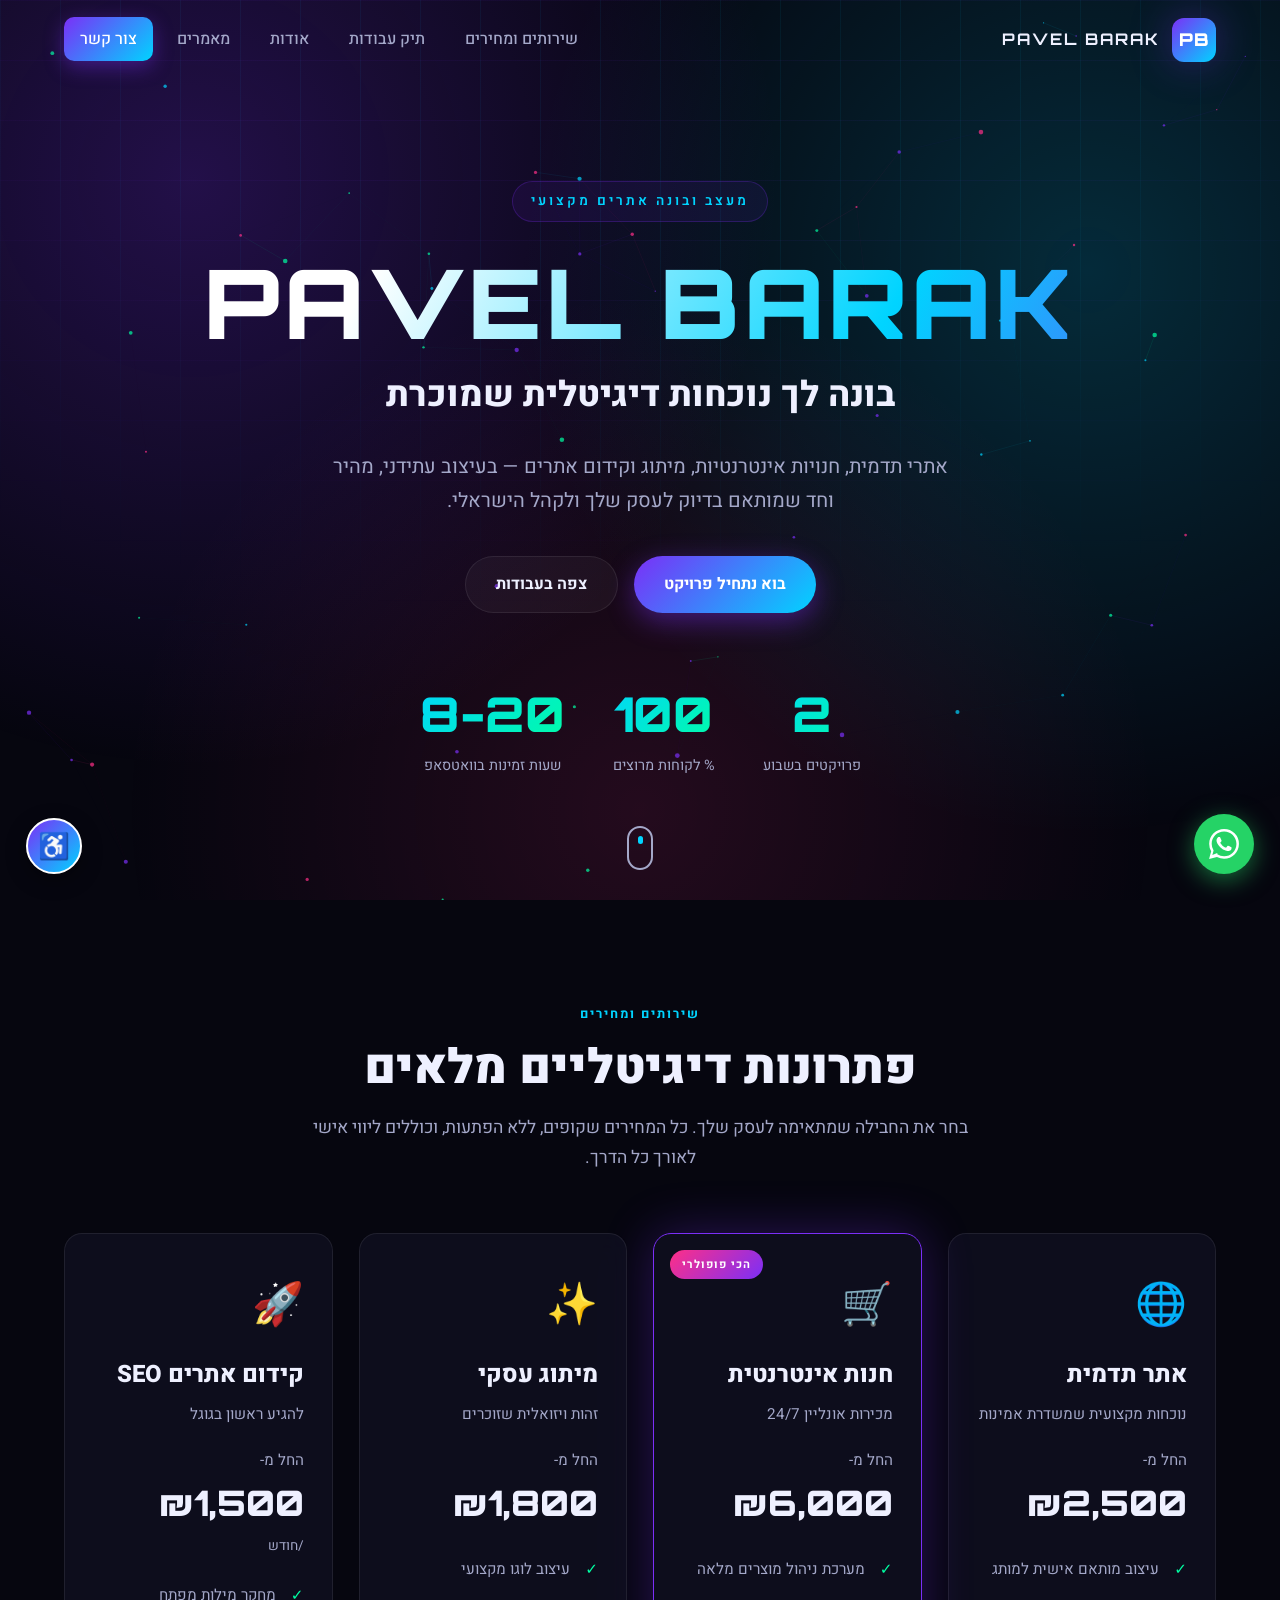
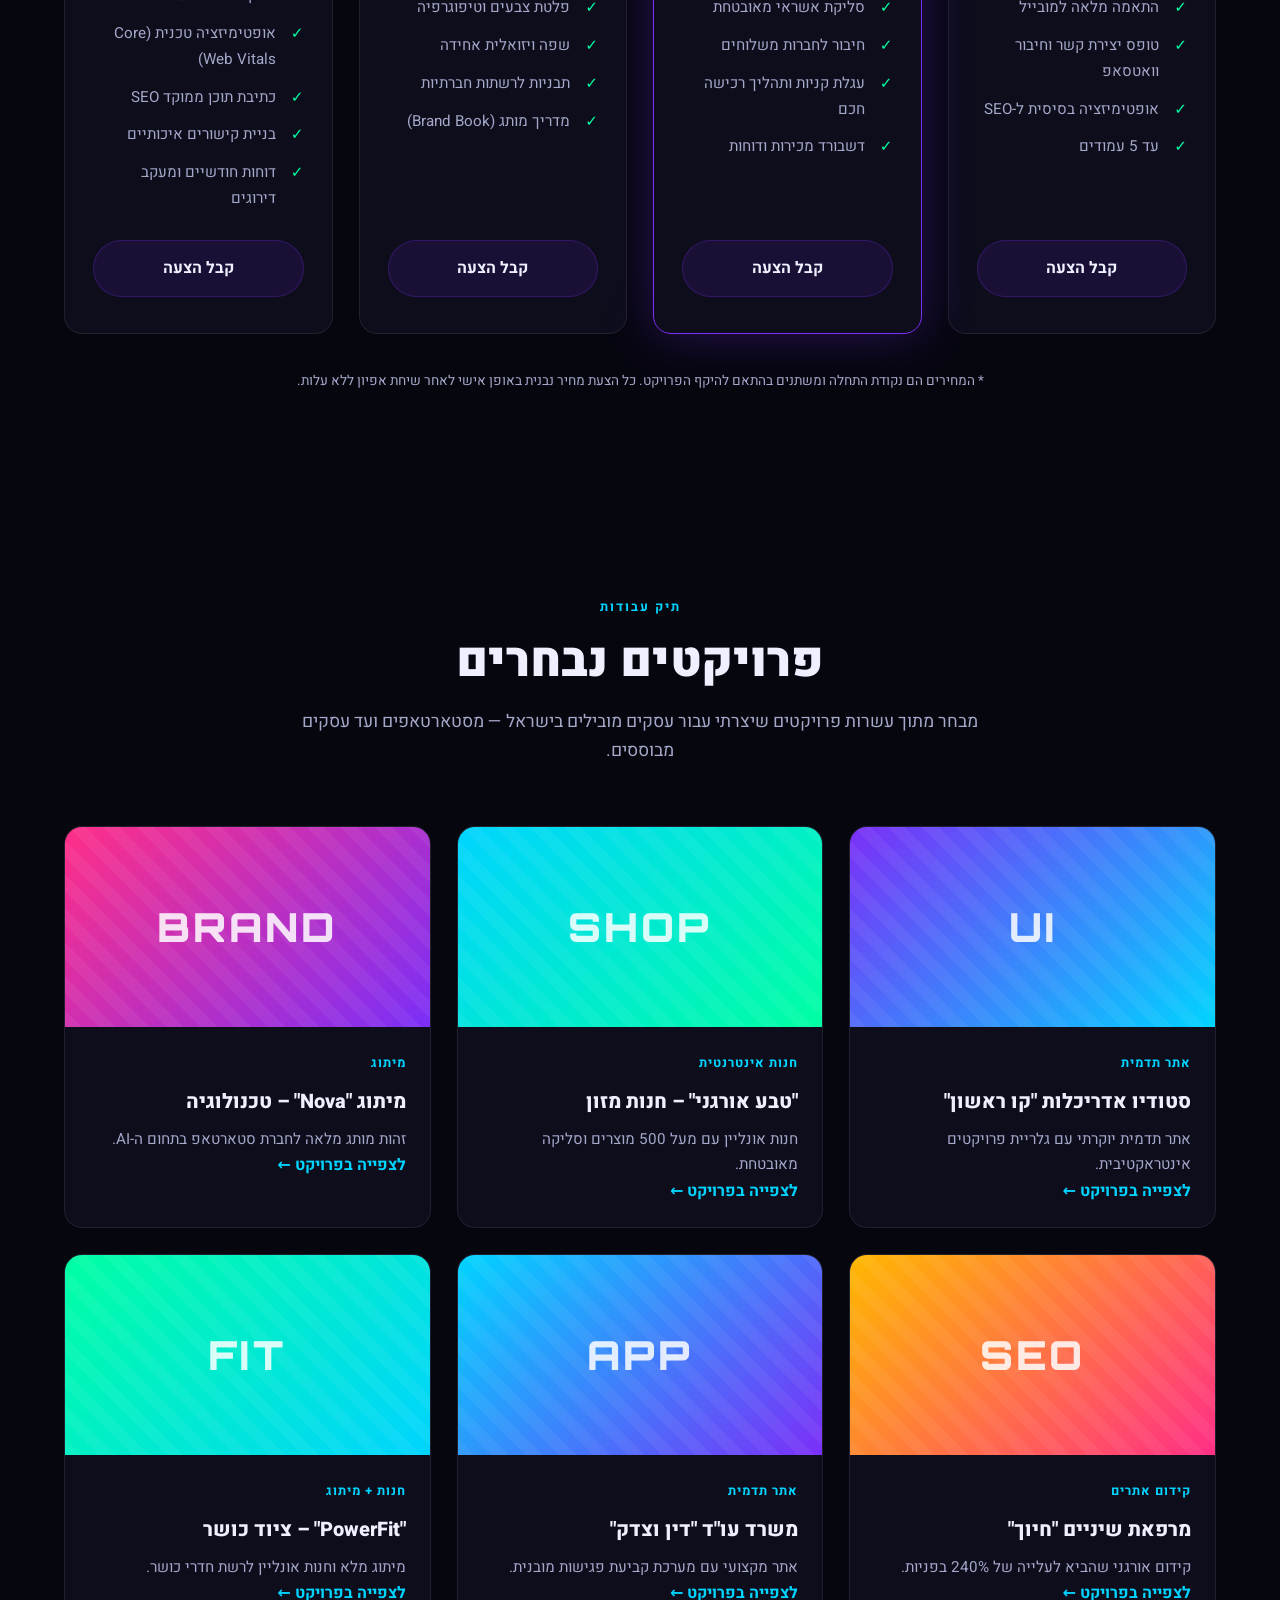
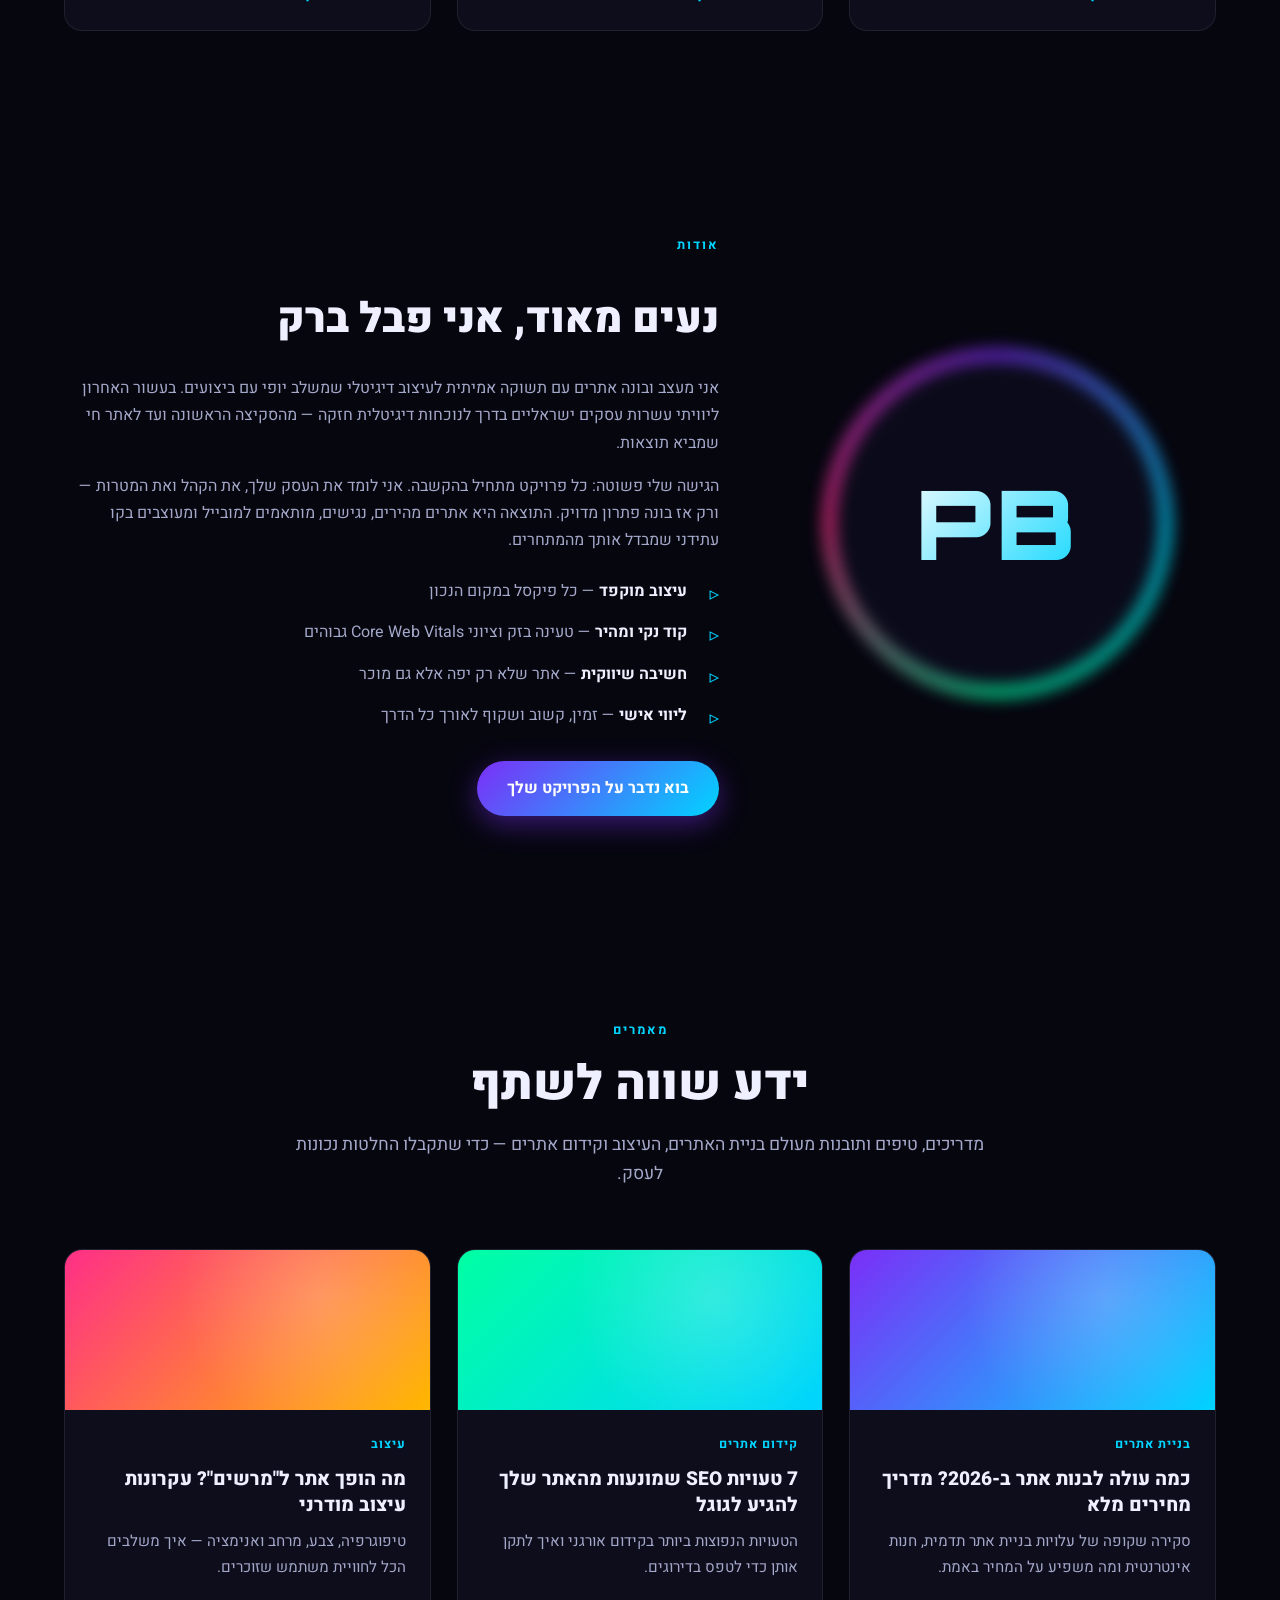
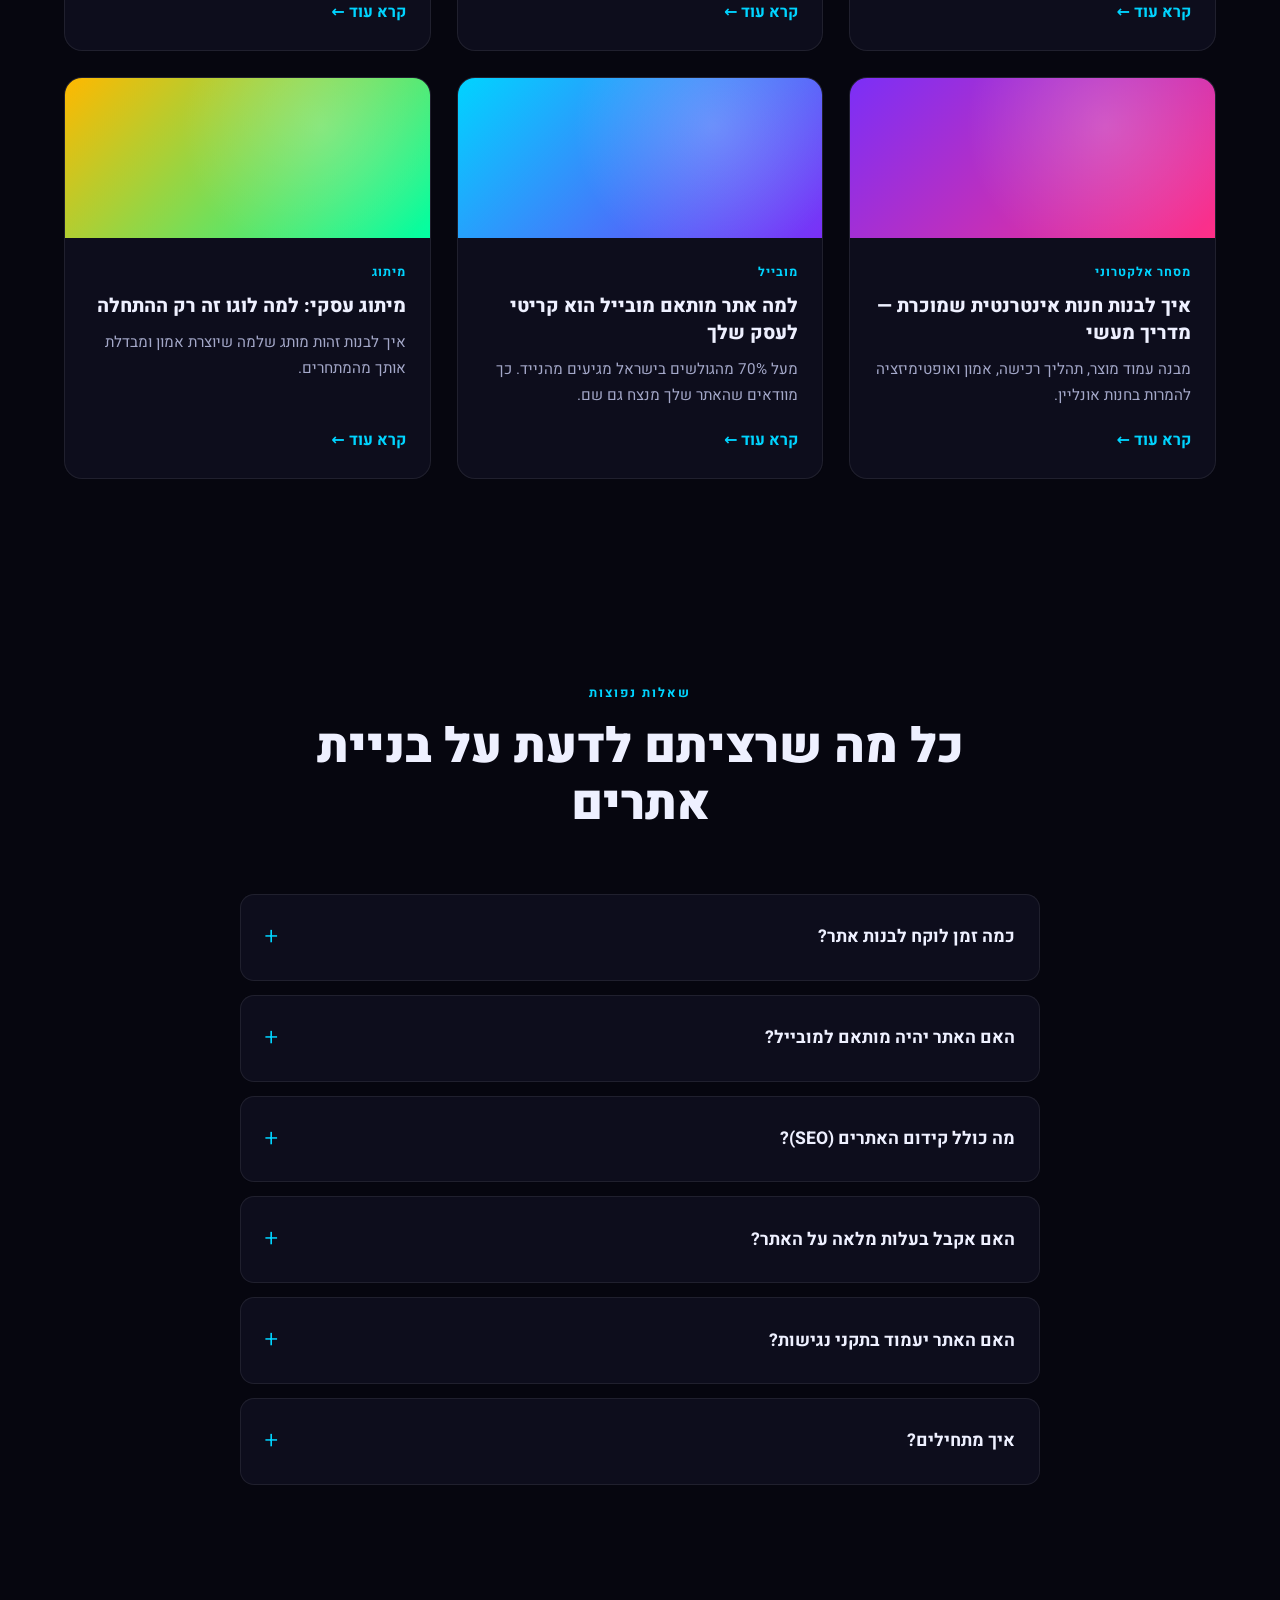
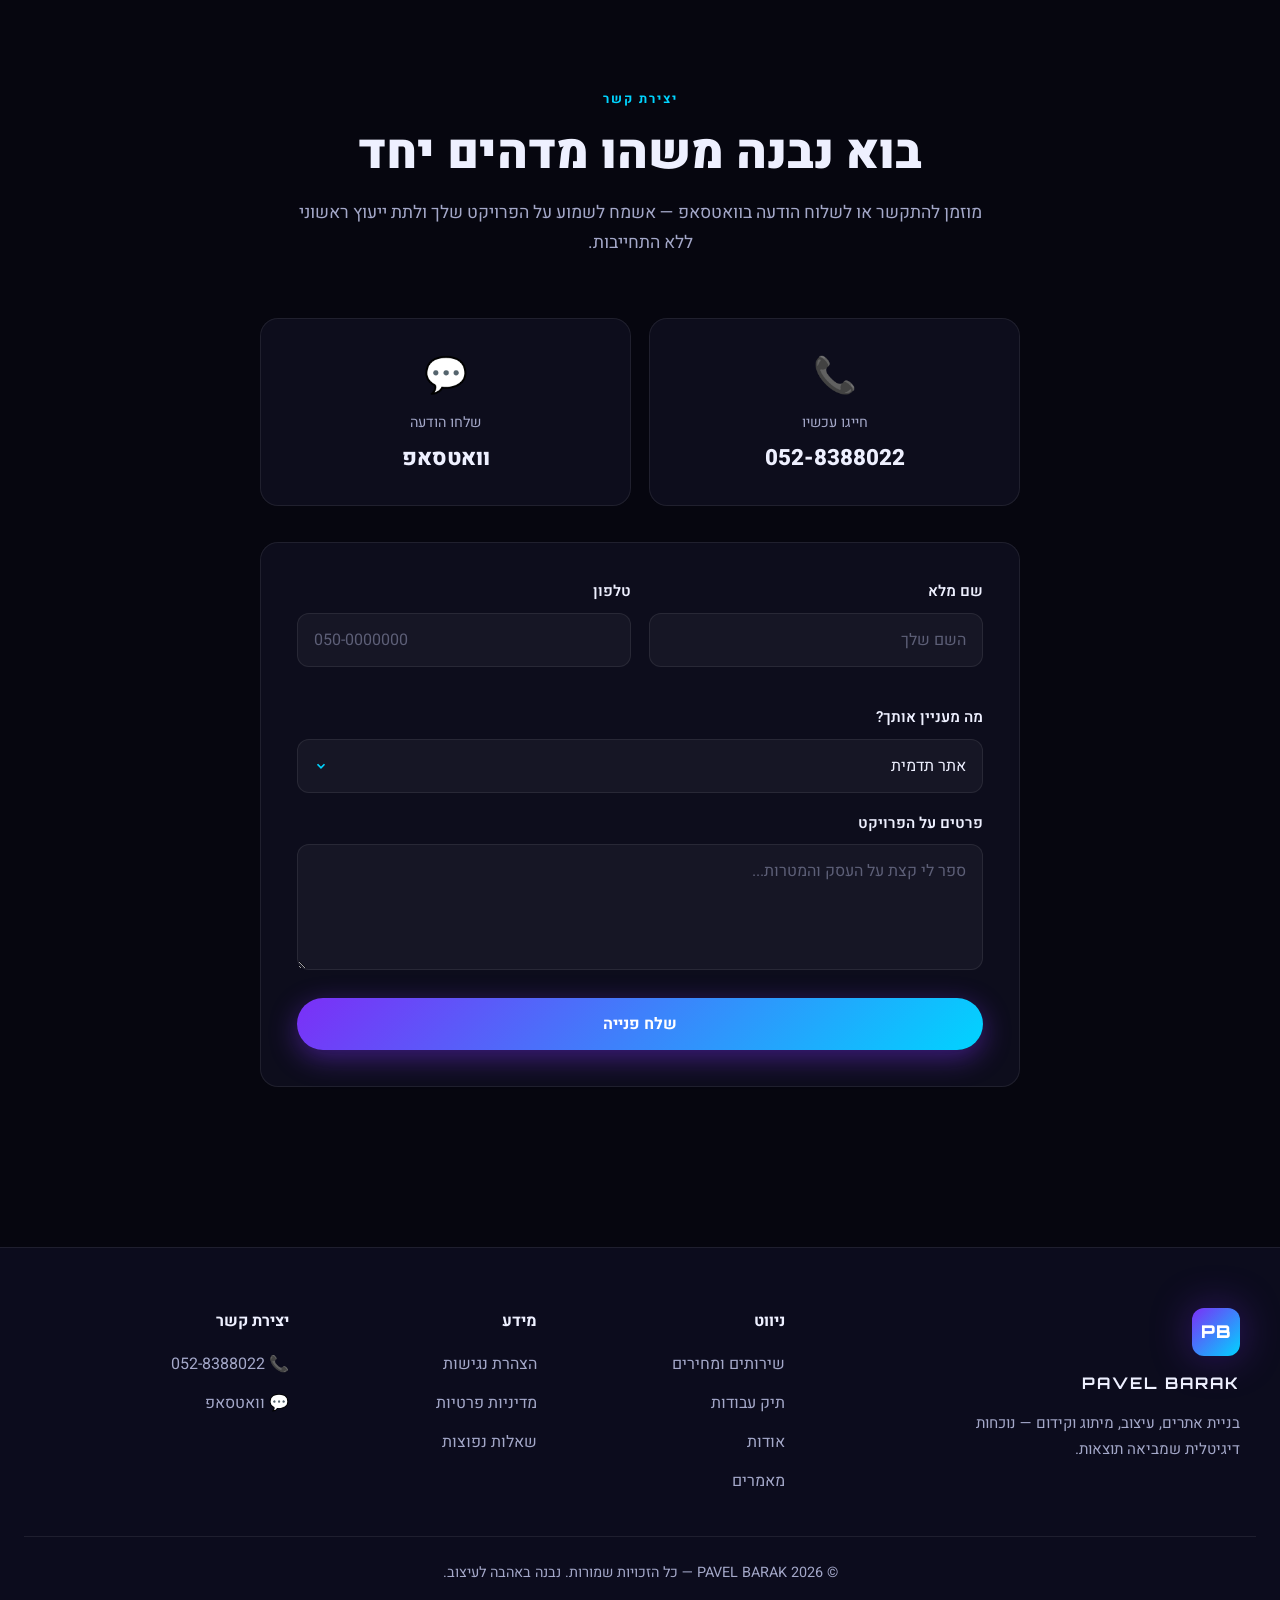
==== index.html @ b0294201 "Initial commit: PAVEL BARAK web designer portfolio site" ====
<!DOCTYPE html>
<html lang="he" dir="rtl">
<head>
    <meta charset="UTF-8">
    <meta name="viewport" content="width=device-width, initial-scale=1.0">
    <meta name="theme-color" content="#0a0a1a">

    <!-- SEO Meta Tags -->
    <title>PAVEL BARAK | בניית אתרים, עיצוב ומיתוג מקצועי | מעצב אתרים מוביל</title>
    <meta name="description" content="פבל ברק - מעצב ובונה אתרים מקצועי בישראל. בניית אתרי תדמית, חנויות אינטרנטיות, מיתוג עסקי וקידום אתרים SEO. עיצוב עתידני, מהיר ומותאם למובייל. צרו קשר: 052-8388022">
    <meta name="keywords" content="בניית אתרים, מעצב אתרים, אתר תדמית, חנות אינטרנטית, מיתוג עסקי, קידום אתרים, SEO, עיצוב אתרים, פיתוח אתרים, אתרים רספונסיביים, PAVEL BARAK, פבל ברק">
    <meta name="author" content="PAVEL BARAK">
    <meta name="robots" content="index, follow">
    <link rel="canonical" href="https://www.pavelbarak.co.il/">

    <!-- Open Graph / Social -->
    <meta property="og:type" content="website">
    <meta property="og:locale" content="he_IL">
    <meta property="og:title" content="PAVEL BARAK | בניית אתרים, עיצוב ומיתוג מקצועי">
    <meta property="og:description" content="מעצב ובונה אתרים מקצועי. אתרי תדמית, חנויות אינטרנטיות, מיתוג וקידום אתרים. עיצוב עתידני ומותאם למובייל.">
    <meta property="og:url" content="https://www.pavelbarak.co.il/">
    <meta property="og:site_name" content="PAVEL BARAK">

    <!-- Twitter Card -->
    <meta name="twitter:card" content="summary_large_image">
    <meta name="twitter:title" content="PAVEL BARAK | בניית אתרים ועיצוב מקצועי">
    <meta name="twitter:description" content="מעצב ובונה אתרים מקצועי בישראל. עיצוב עתידני, מהיר ומותאם למובייל.">

    <!-- Fonts -->
    <link rel="preconnect" href="https://fonts.googleapis.com">
    <link rel="preconnect" href="https://fonts.gstatic.com" crossorigin>
    <link href="https://fonts.googleapis.com/css2?family=Heebo:wght@300;400;500;700;800;900&family=Orbitron:wght@500;700;900&display=swap" rel="stylesheet">

    <link rel="stylesheet" href="css/style.css">

    <!-- Structured Data: Local Business -->
    <script type="application/ld+json">
    {
      "@context": "https://schema.org",
      "@type": "ProfessionalService",
      "name": "PAVEL BARAK - בניית אתרים ועיצוב",
      "image": "https://www.pavelbarak.co.il/og-image.jpg",
      "description": "מעצב ובונה אתרים מקצועי בישראל - אתרי תדמית, חנויות אינטרנטיות, מיתוג עסקי וקידום אתרים SEO.",
      "url": "https://www.pavelbarak.co.il/",
      "telephone": "+972528388022",
      "areaServed": "IL",
      "priceRange": "₪₪",
      "founder": {
        "@type": "Person",
        "name": "Pavel Barak"
      },
      "address": {
        "@type": "PostalAddress",
        "addressCountry": "IL"
      },
      "sameAs": []
    }
    </script>
</head>
<body>
    <!-- Skip to content for accessibility -->
    <a href="#main-content" class="skip-link">דלג לתוכן הראשי</a>

    <!-- Animated background -->
    <div class="bg-grid" aria-hidden="true"></div>
    <div class="bg-glow" aria-hidden="true"></div>
    <canvas id="particles" aria-hidden="true"></canvas>

    <!-- Header / Navigation -->
    <header class="header" id="header">
        <nav class="nav" aria-label="ניווט ראשי">
            <a href="#hero" class="logo" aria-label="PAVEL BARAK דף הבית">
                <span class="logo-mark">PB</span>
                <span class="logo-text">PAVEL BARAK</span>
            </a>

            <button class="nav-toggle" id="navToggle" aria-label="פתח תפריט" aria-expanded="false" aria-controls="navMenu">
                <span></span><span></span><span></span>
            </button>

            <ul class="nav-menu" id="navMenu">
                <li><a href="#services">שירותים ומחירים</a></li>
                <li><a href="#portfolio">תיק עבודות</a></li>
                <li><a href="#about">אודות</a></li>
                <li><a href="#articles">מאמרים</a></li>
                <li><a href="#contact" class="nav-cta">צור קשר</a></li>
            </ul>
        </nav>
    </header>

    <main id="main-content">
        <!-- Hero Section -->
        <section class="hero" id="hero" aria-label="מסך פתיחה">
            <div class="hero-content reveal">
                <p class="hero-tagline">מעצב ובונה אתרים מקצועי</p>
                <h1 class="hero-title">
                    <span class="gradient-text">PAVEL BARAK</span>
                    <span class="hero-subtitle">בונה לך נוכחות דיגיטלית שמוכרת</span>
                </h1>
                <p class="hero-desc">
                    אתרי תדמית, חנויות אינטרנטיות, מיתוג וקידום אתרים — בעיצוב עתידני,
                    מהיר וחד שמותאם בדיוק לעסק שלך ולקהל הישראלי.
                </p>
                <div class="hero-actions">
                    <a href="#contact" class="btn btn-primary">בוא נתחיל פרויקט</a>
                    <a href="#portfolio" class="btn btn-ghost">צפה בעבודות</a>
                </div>
                <div class="hero-stats">
                    <div class="stat"><span class="stat-num" data-target="2">0</span><span class="stat-label">פרויקטים בשבוע</span></div>
                    <div class="stat"><span class="stat-num" data-target="100">0</span><span class="stat-label">% לקוחות מרוצים</span></div>
                    <div class="stat"><span class="stat-num">8-20</span><span class="stat-label">שעות זמינות בוואטסאפ</span></div>
                </div>
            </div>
            <div class="scroll-hint" aria-hidden="true"><span></span></div>
        </section>

        <!-- Services & Pricing -->
        <section class="section services" id="services" aria-labelledby="services-title">
            <div class="section-head reveal">
                <span class="section-eyebrow">שירותים ומחירים</span>
                <h2 id="services-title">פתרונות דיגיטליים מלאים</h2>
                <p>בחר את החבילה שמתאימה לעסק שלך. כל המחירים שקופים, ללא הפתעות, וכוללים ליווי אישי לאורך כל הדרך.</p>
            </div>

            <div class="cards-grid">
                <article class="price-card reveal">
                    <div class="price-icon" aria-hidden="true">🌐</div>
                    <h3>אתר תדמית</h3>
                    <p class="price-sub">נוכחות מקצועית שמשדרת אמינות</p>
                    <div class="price-tag">החל מ-<span>₪2,500</span></div>
                    <ul class="price-features">
                        <li>עיצוב מותאם אישית למותג</li>
                        <li>התאמה מלאה למובייל</li>
                        <li>טופס יצירת קשר וחיבור וואטסאפ</li>
                        <li>אופטימיזציה בסיסית ל-SEO</li>
                        <li>עד 5 עמודים</li>
                    </ul>
                    <a href="#contact" class="btn btn-card">קבל הצעה</a>
                </article>

                <article class="price-card featured reveal">
                    <div class="popular-badge">הכי פופולרי</div>
                    <div class="price-icon" aria-hidden="true">🛒</div>
                    <h3>חנות אינטרנטית</h3>
                    <p class="price-sub">מכירות אונליין 24/7</p>
                    <div class="price-tag">החל מ-<span>₪6,000</span></div>
                    <ul class="price-features">
                        <li>מערכת ניהול מוצרים מלאה</li>
                        <li>סליקת אשראי מאובטחת</li>
                        <li>חיבור לחברות משלוחים</li>
                        <li>עגלת קניות ותהליך רכישה חכם</li>
                        <li>דשבורד מכירות ודוחות</li>
                    </ul>
                    <a href="#contact" class="btn btn-card">קבל הצעה</a>
                </article>

                <article class="price-card reveal">
                    <div class="price-icon" aria-hidden="true">✨</div>
                    <h3>מיתוג עסקי</h3>
                    <p class="price-sub">זהות ויזואלית שזוכרים</p>
                    <div class="price-tag">החל מ-<span>₪1,800</span></div>
                    <ul class="price-features">
                        <li>עיצוב לוגו מקצועי</li>
                        <li>פלטת צבעים וטיפוגרפיה</li>
                        <li>שפה ויזואלית אחידה</li>
                        <li>תבניות לרשתות חברתיות</li>
                        <li>מדריך מותג (Brand Book)</li>
                    </ul>
                    <a href="#contact" class="btn btn-card">קבל הצעה</a>
                </article>

                <article class="price-card reveal">
                    <div class="price-icon" aria-hidden="true">🚀</div>
                    <h3>קידום אתרים SEO</h3>
                    <p class="price-sub">להגיע ראשון בגוגל</p>
                    <div class="price-tag">החל מ-<span>₪1,500</span><small>/חודש</small></div>
                    <ul class="price-features">
                        <li>מחקר מילות מפתח</li>
                        <li>אופטימיזציה טכנית (Core Web Vitals)</li>
                        <li>כתיבת תוכן ממוקד SEO</li>
                        <li>בניית קישורים איכותיים</li>
                        <li>דוחות חודשיים ומעקב דירוגים</li>
                    </ul>
                    <a href="#contact" class="btn btn-card">קבל הצעה</a>
                </article>
            </div>
            <p class="price-note reveal">* המחירים הם נקודת התחלה ומשתנים בהתאם להיקף הפרויקט. כל הצעת מחיר נבנית באופן אישי לאחר שיחת אפיון ללא עלות.</p>
        </section>

        <!-- Portfolio -->
        <section class="section portfolio" id="portfolio" aria-labelledby="portfolio-title">
            <div class="section-head reveal">
                <span class="section-eyebrow">תיק עבודות</span>
                <h2 id="portfolio-title">פרויקטים נבחרים</h2>
                <p>מבחר מתוך עשרות פרויקטים שיצרתי עבור עסקים מובילים בישראל — מסטארטאפים ועד עסקים מבוססים.</p>
            </div>

            <div class="portfolio-grid">
                <a href="project-architecture.html" class="portfolio-item reveal">
                    <div class="portfolio-thumb" style="--c1:#7b2ff7;--c2:#00d4ff;" aria-hidden="true"><span>UI</span></div>
                    <div class="portfolio-info">
                        <span class="portfolio-cat">אתר תדמית</span>
                        <h3>סטודיו אדריכלות "קו ראשון"</h3>
                        <p>אתר תדמית יוקרתי עם גלריית פרויקטים אינטראקטיבית.</p>
                        <span class="article-link">לצפייה בפרויקט ←</span>
                    </div>
                </a>

                <a href="project-organic.html" class="portfolio-item reveal">
                    <div class="portfolio-thumb" style="--c1:#00d4ff;--c2:#00ffa3;" aria-hidden="true"><span>SHOP</span></div>
                    <div class="portfolio-info">
                        <span class="portfolio-cat">חנות אינטרנטית</span>
                        <h3>"טבע אורגני" – חנות מזון</h3>
                        <p>חנות אונליין עם מעל 500 מוצרים וסליקה מאובטחת.</p>
                        <span class="article-link">לצפייה בפרויקט ←</span>
                    </div>
                </a>

                <a href="project-nova.html" class="portfolio-item reveal">
                    <div class="portfolio-thumb" style="--c1:#ff2f87;--c2:#7b2ff7;" aria-hidden="true"><span>BRAND</span></div>
                    <div class="portfolio-info">
                        <span class="portfolio-cat">מיתוג</span>
                        <h3>מיתוג "Nova" – טכנולוגיה</h3>
                        <p>זהות מותג מלאה לחברת סטארטאפ בתחום ה-AI.</p>
                        <span class="article-link">לצפייה בפרויקט ←</span>
                    </div>
                </a>

                <a href="project-dental.html" class="portfolio-item reveal">
                    <div class="portfolio-thumb" style="--c1:#ffb800;--c2:#ff2f87;" aria-hidden="true"><span>SEO</span></div>
                    <div class="portfolio-info">
                        <span class="portfolio-cat">קידום אתרים</span>
                        <h3>מרפאת שיניים "חיוך" </h3>
                        <p>קידום אורגני שהביא לעלייה של 240% בפניות.</p>
                        <span class="article-link">לצפייה בפרויקט ←</span>
                    </div>
                </a>

                <a href="project-law.html" class="portfolio-item reveal">
                    <div class="portfolio-thumb" style="--c1:#00d4ff;--c2:#7b2ff7;" aria-hidden="true"><span>APP</span></div>
                    <div class="portfolio-info">
                        <span class="portfolio-cat">אתר תדמית</span>
                        <h3>משרד עו"ד "דין וצדק"</h3>
                        <p>אתר מקצועי עם מערכת קביעת פגישות מובנית.</p>
                        <span class="article-link">לצפייה בפרויקט ←</span>
                    </div>
                </a>

                <a href="project-powerfit.html" class="portfolio-item reveal">
                    <div class="portfolio-thumb" style="--c1:#00ffa3;--c2:#00d4ff;" aria-hidden="true"><span>FIT</span></div>
                    <div class="portfolio-info">
                        <span class="portfolio-cat">חנות + מיתוג</span>
                        <h3>"PowerFit" – ציוד כושר</h3>
                        <p>מיתוג מלא וחנות אונליין לרשת חדרי כושר.</p>
                        <span class="article-link">לצפייה בפרויקט ←</span>
                    </div>
                </a>
            </div>
        </section>

        <!-- About -->
        <section class="section about" id="about" aria-labelledby="about-title">
            <div class="about-wrap">
                <div class="about-visual reveal" aria-hidden="true">
                    <div class="about-orb"></div>
                    <div class="about-initials">PB</div>
                </div>
                <div class="about-text reveal">
                    <span class="section-eyebrow">אודות</span>
                    <h2 id="about-title">נעים מאוד, אני פבל ברק</h2>
                    <p>
                        אני מעצב ובונה אתרים עם תשוקה אמיתית לעיצוב דיגיטלי שמשלב יופי עם ביצועים.
                        בעשור האחרון ליוויתי עשרות עסקים ישראליים בדרך לנוכחות דיגיטלית חזקה — מהסקיצה הראשונה
                        ועד לאתר חי שמביא תוצאות.
                    </p>
                    <p>
                        הגישה שלי פשוטה: כל פרויקט מתחיל בהקשבה. אני לומד את העסק שלך, את הקהל ואת המטרות —
                        ורק אז בונה פתרון מדויק. התוצאה היא אתרים מהירים, נגישים, מותאמים למובייל ומעוצבים
                        בקו עתידני שמבדל אותך מהמתחרים.
                    </p>
                    <ul class="about-points">
                        <li><strong>עיצוב מוקפד</strong> — כל פיקסל במקום הנכון</li>
                        <li><strong>קוד נקי ומהיר</strong> — טעינה בזק וציוני Core Web Vitals גבוהים</li>
                        <li><strong>חשיבה שיווקית</strong> — אתר שלא רק יפה אלא גם מוכר</li>
                        <li><strong>ליווי אישי</strong> — זמין, קשוב ושקוף לאורך כל הדרך</li>
                    </ul>
                    <a href="#contact" class="btn btn-primary">בוא נדבר על הפרויקט שלך</a>
                </div>
            </div>
        </section>

        <!-- Articles / Blog (SEO content) -->
        <section class="section articles" id="articles" aria-labelledby="articles-title">
            <div class="section-head reveal">
                <span class="section-eyebrow">מאמרים</span>
                <h2 id="articles-title">ידע שווה לשתף</h2>
                <p>מדריכים, טיפים ותובנות מעולם בניית האתרים, העיצוב וקידום אתרים — כדי שתקבלו החלטות נכונות לעסק.</p>
            </div>

            <div class="articles-grid">
                <article class="article-card reveal">
                    <div class="article-img" style="--c1:#7b2ff7;--c2:#00d4ff;" aria-hidden="true"></div>
                    <div class="article-body">
                        <span class="article-tag">בניית אתרים</span>
                        <h3>כמה עולה לבנות אתר ב-2026? מדריך מחירים מלא</h3>
                        <p>סקירה שקופה של עלויות בניית אתר תדמית, חנות אינטרנטית ומה משפיע על המחיר באמת.</p>
                        <a href="article-pricing.html" class="article-link">קרא עוד ←</a>
                    </div>
                </article>

                <article class="article-card reveal">
                    <div class="article-img" style="--c1:#00ffa3;--c2:#00d4ff;" aria-hidden="true"></div>
                    <div class="article-body">
                        <span class="article-tag">קידום אתרים</span>
                        <h3>7 טעויות SEO שמונעות מהאתר שלך להגיע לגוגל</h3>
                        <p>הטעויות הנפוצות ביותר בקידום אורגני ואיך לתקן אותן כדי לטפס בדירוגים.</p>
                        <a href="article-seo-mistakes.html" class="article-link">קרא עוד ←</a>
                    </div>
                </article>

                <article class="article-card reveal">
                    <div class="article-img" style="--c1:#ff2f87;--c2:#ffb800;" aria-hidden="true"></div>
                    <div class="article-body">
                        <span class="article-tag">עיצוב</span>
                        <h3>מה הופך אתר ל"מרשים"? עקרונות עיצוב מודרני</h3>
                        <p>טיפוגרפיה, צבע, מרחב ואנימציה — איך משלבים הכל לחוויית משתמש שזוכרים.</p>
                        <a href="article-design-principles.html" class="article-link">קרא עוד ←</a>
                    </div>
                </article>

                <article class="article-card reveal">
                    <div class="article-img" style="--c1:#7b2ff7;--c2:#ff2f87;" aria-hidden="true"></div>
                    <div class="article-body">
                        <span class="article-tag">מסחר אלקטרוני</span>
                        <h3>איך לבנות חנות אינטרנטית שמוכרת — מדריך מעשי</h3>
                        <p>מבנה עמוד מוצר, תהליך רכישה, אמון ואופטימיזציה להמרות בחנות אונליין.</p>
                        <a href="article-ecommerce.html" class="article-link">קרא עוד ←</a>
                    </div>
                </article>

                <article class="article-card reveal">
                    <div class="article-img" style="--c1:#00d4ff;--c2:#7b2ff7;" aria-hidden="true"></div>
                    <div class="article-body">
                        <span class="article-tag">מובייל</span>
                        <h3>למה אתר מותאם מובייל הוא קריטי לעסק שלך</h3>
                        <p>מעל 70% מהגולשים בישראל מגיעים מהנייד. כך מוודאים שהאתר שלך מנצח גם שם.</p>
                        <a href="article-mobile.html" class="article-link">קרא עוד ←</a>
                    </div>
                </article>

                <article class="article-card reveal">
                    <div class="article-img" style="--c1:#ffb800;--c2:#00ffa3;" aria-hidden="true"></div>
                    <div class="article-body">
                        <span class="article-tag">מיתוג</span>
                        <h3>מיתוג עסקי: למה לוגו זה רק ההתחלה</h3>
                        <p>איך לבנות זהות מותג שלמה שיוצרת אמון ומבדלת אותך מהמתחרים.</p>
                        <a href="article-branding.html" class="article-link">קרא עוד ←</a>
                    </div>
                </article>
            </div>
        </section>

        <!-- FAQ (SEO rich content) -->
        <section class="section faq" id="faq" aria-labelledby="faq-title">
            <div class="section-head reveal">
                <span class="section-eyebrow">שאלות נפוצות</span>
                <h2 id="faq-title">כל מה שרציתם לדעת על בניית אתרים</h2>
            </div>
            <div class="faq-list">
                <details class="faq-item reveal">
                    <summary>כמה זמן לוקח לבנות אתר?</summary>
                    <p>אתר תדמית סטנדרטי נבנה בדרך כלל תוך 2-3 שבועות. חנות אינטרנטית או פרויקט מורכב יכולים לקחת 4-8 שבועות, בהתאם להיקף ולכמות התכנים. בשיחת האפיון נקבע לוח זמנים מדויק.</p>
                </details>
                <details class="faq-item reveal">
                    <summary>האם האתר יהיה מותאם למובייל?</summary>
                    <p>בהחלט. כל אתר שאני בונה הוא רספונסיבי במלואו ומותאם לכל מסך — טלפון, טאבלט ומחשב. העיצוב נבדק ומותאם קודם כל לחוויית מובייל מצוינת.</p>
                </details>
                <details class="faq-item reveal">
                    <summary>מה כולל קידום האתרים (SEO)?</summary>
                    <p>הקידום כולל מחקר מילות מפתח, אופטימיזציה טכנית של האתר, שיפור מהירות טעינה, כתיבת תוכן איכותי, בניית קישורים ודוחות חודשיים על מיקומים ותנועה. המטרה: יותר חשיפה אורגנית ויותר לקוחות.</p>
                </details>
                <details class="faq-item reveal">
                    <summary>האם אקבל בעלות מלאה על האתר?</summary>
                    <p>כן. בסיום הפרויקט האתר והדומיין הם שלך לחלוטין, כולל גישת ניהול מלאה. אני גם מסביר ומדריך כיצד לתחזק ולעדכן תכנים בעצמך.</p>
                </details>
                <details class="faq-item reveal">
                    <summary>האם האתר יעמוד בתקני נגישות?</summary>
                    <p>כן. אני בונה אתרים בהתאם לתקן הישראלי 5568 ולהנחיות WCAG, כולל התקנת רכיב נגישות, ניווט במקלדת, ניגודיות צבעים ותמיכה בקוראי מסך.</p>
                </details>
                <details class="faq-item reveal">
                    <summary>איך מתחילים?</summary>
                    <p>פשוט מאוד — מתקשרים או שולחים הודעה בוואטסאפ. נקבע שיחת אפיון קצרה (ללא עלות), אבין את הצרכים שלך ואשלח הצעת מחיר מותאמת אישית.</p>
                </details>
            </div>
        </section>

        <!-- Contact -->
        <section class="section contact" id="contact" aria-labelledby="contact-title">
            <div class="contact-wrap reveal">
                <div class="section-head">
                    <span class="section-eyebrow">יצירת קשר</span>
                    <h2 id="contact-title">בוא נבנה משהו מדהים יחד</h2>
                    <p>מוזמן להתקשר או לשלוח הודעה בוואטסאפ — אשמח לשמוע על הפרויקט שלך ולתת ייעוץ ראשוני ללא התחייבות.</p>
                </div>

                <div class="contact-methods">
                    <a href="tel:+972528388022" class="contact-card">
                        <span class="contact-ico" aria-hidden="true">📞</span>
                        <span class="contact-label">חייגו עכשיו</span>
                        <span class="contact-val">052-8388022</span>
                    </a>
                    <a href="https://wa.me/972528388022?text=%D7%94%D7%99%D7%99%20%D7%A4%D7%90%D7%91%D7%9C%2C%20%D7%90%D7%A9%D7%9E%D7%97%20%D7%9C%D7%A9%D7%9E%D7%95%D7%A2%20%D7%A2%D7%9C%20%D7%91%D7%A0%D7%99%D7%99%D7%AA%20%D7%90%D7%AA%D7%A8" class="contact-card whatsapp" target="_blank" rel="noopener">
                        <span class="contact-ico" aria-hidden="true">💬</span>
                        <span class="contact-label">שלחו הודעה</span>
                        <span class="contact-val">וואטסאפ</span>
                    </a>
                </div>

                <form class="contact-form" id="contactForm" novalidate>
                    <div class="form-row">
                        <div class="form-group">
                            <label for="name">שם מלא</label>
                            <input type="text" id="name" name="name" required autocomplete="name" placeholder="השם שלך">
                            <span class="form-error" aria-live="polite"></span>
                        </div>
                        <div class="form-group">
                            <label for="phone">טלפון</label>
                            <input type="tel" id="phone" name="phone" required autocomplete="tel" placeholder="050-0000000">
                            <span class="form-error" aria-live="polite"></span>
                        </div>
                    </div>
                    <div class="form-group">
                        <label for="service">מה מעניין אותך?</label>
                        <select id="service" name="service">
                            <option value="אתר תדמית">אתר תדמית</option>
                            <option value="חנות אינטרנטית">חנות אינטרנטית</option>
                            <option value="מיתוג עסקי">מיתוג עסקי</option>
                            <option value="קידום אתרים">קידום אתרים (SEO)</option>
                            <option value="אחר">אחר / לא בטוח</option>
                        </select>
                    </div>
                    <div class="form-group">
                        <label for="message">פרטים על הפרויקט</label>
                        <textarea id="message" name="message" rows="4" placeholder="ספר לי קצת על העסק והמטרות..."></textarea>
                    </div>
                    <button type="submit" class="btn btn-primary btn-block">שלח פנייה</button>
                    <p class="form-success" id="formSuccess" role="status" hidden>תודה! הפנייה התקבלה. אחזור אליך בהקדם 🙌</p>
                </form>
            </div>
        </section>
    </main>

    <!-- Footer -->
    <footer class="footer">
        <div class="footer-inner">
            <div class="footer-brand">
                <span class="logo-mark">PB</span>
                <span class="logo-text">PAVEL BARAK</span>
                <p>בניית אתרים, עיצוב, מיתוג וקידום — נוכחות דיגיטלית שמביאה תוצאות.</p>
            </div>
            <nav class="footer-nav" aria-label="ניווט תחתון">
                <h4>ניווט</h4>
                <a href="#services">שירותים ומחירים</a>
                <a href="#portfolio">תיק עבודות</a>
                <a href="#about">אודות</a>
                <a href="#articles">מאמרים</a>
            </nav>
            <nav class="footer-nav" aria-label="מידע משפטי">
                <h4>מידע</h4>
                <a href="accessibility.html">הצהרת נגישות</a>
                <a href="privacy.html">מדיניות פרטיות</a>
                <a href="#faq">שאלות נפוצות</a>
            </nav>
            <div class="footer-contact">
                <h4>יצירת קשר</h4>
                <a href="tel:+972528388022">📞 052-8388022</a>
                <a href="https://wa.me/972528388022" target="_blank" rel="noopener">💬 וואטסאפ</a>
            </div>
        </div>
        <div class="footer-bottom">
            <p>© <span id="year"></span> PAVEL BARAK — כל הזכויות שמורות. נבנה באהבה לעיצוב.</p>
        </div>
    </footer>

    <!-- Floating WhatsApp button -->
    <a href="https://wa.me/972528388022?text=%D7%94%D7%99%D7%99%20%D7%A4%D7%90%D7%91%D7%9C" class="whatsapp-float" target="_blank" rel="noopener" aria-label="צור קשר בוואטסאפ">
        <svg viewBox="0 0 24 24" width="30" height="30" aria-hidden="true" fill="currentColor">
            <path d="M.057 24l1.687-6.163a11.867 11.867 0 01-1.587-5.946C.16 5.335 5.495 0 12.05 0a11.82 11.82 0 018.413 3.488 11.824 11.824 0 013.48 8.414c-.003 6.557-5.338 11.892-11.893 11.892a11.9 11.9 0 01-5.688-1.448L.057 24zm6.597-3.807c1.676.995 3.276 1.591 5.392 1.592 5.448 0 9.886-4.434 9.889-9.885.002-5.462-4.415-9.89-9.881-9.892-5.452 0-9.887 4.434-9.889 9.884a9.86 9.86 0 001.51 5.26l-.999 3.648 3.978-1.607zm11.387-5.464c-.074-.124-.272-.198-.57-.347-.297-.149-1.758-.868-2.031-.967-.272-.099-.47-.149-.669.149-.198.297-.768.967-.941 1.165-.173.198-.347.223-.644.074-.297-.149-1.255-.462-2.39-1.475-.883-.788-1.48-1.761-1.653-2.059-.173-.297-.018-.458.13-.606.134-.133.297-.347.446-.521.151-.172.2-.296.3-.495.099-.198.05-.372-.025-.521-.075-.148-.669-1.611-.916-2.206-.242-.579-.487-.501-.669-.51l-.57-.01c-.198 0-.52.074-.792.372s-1.04 1.016-1.04 2.479 1.065 2.876 1.213 3.074c.149.198 2.095 3.2 5.076 4.487.709.306 1.263.489 1.694.626.712.226 1.36.194 1.872.118.571-.085 1.758-.719 2.006-1.413.248-.695.248-1.29.173-1.414z"/>
        </svg>
    </a>

    <script src="js/main.js"></script>
</body>
</html>
---- css/style.css ----
/* ===========================================
   PAVEL BARAK — Futuristic Web Design Studio
   =========================================== */

:root {
    --bg: #06060f;
    --bg-2: #0c0c1d;
    --surface: rgba(20, 20, 40, 0.55);
    --surface-solid: #11112a;
    --text: #eef0ff;
    --text-dim: #a4a8c9;
    --primary: #7b2ff7;
    --primary-2: #00d4ff;
    --accent: #00ffa3;
    --pink: #ff2f87;
    --border: rgba(123, 47, 247, 0.25);
    --glass-border: rgba(255, 255, 255, 0.08);
    --shadow-glow: 0 0 40px rgba(123, 47, 247, 0.35);
    --radius: 18px;
    --max: 1200px;
    --font: 'Heebo', system-ui, -apple-system, sans-serif;
    --font-display: 'Orbitron', var(--font);
}

* { margin: 0; padding: 0; box-sizing: border-box; }

html { scroll-behavior: smooth; scroll-padding-top: 90px; }

body {
    font-family: var(--font);
    background: var(--bg);
    color: var(--text);
    line-height: 1.7;
    overflow-x: hidden;
    -webkit-font-smoothing: antialiased;
}

img { max-width: 100%; display: block; }
a { color: inherit; text-decoration: none; }
ul { list-style: none; }

/* ---------- Accessibility helpers ---------- */
.skip-link {
    position: absolute;
    right: -999px;
    top: 0;
    background: var(--primary);
    color: #fff;
    padding: 12px 20px;
    z-index: 10000;
    border-radius: 0 0 10px 0;
}
.skip-link:focus { right: 0; }

:focus-visible {
    outline: 3px solid var(--primary-2);
    outline-offset: 3px;
    border-radius: 4px;
}

/* ---------- Animated backgrounds ---------- */
.bg-grid {
    position: fixed;
    inset: 0;
    z-index: -3;
    background-image:
        linear-gradient(rgba(123, 47, 247, 0.06) 1px, transparent 1px),
        linear-gradient(90deg, rgba(0, 212, 255, 0.06) 1px, transparent 1px);
    background-size: 60px 60px;
    mask-image: radial-gradient(ellipse 90% 70% at 50% 0%, #000 40%, transparent 100%);
    animation: gridFloat 30s linear infinite;
}
@keyframes gridFloat {
    from { background-position: 0 0; }
    to { background-position: 60px 60px; }
}

.bg-glow {
    position: fixed;
    inset: 0;
    z-index: -2;
    background:
        radial-gradient(circle at 15% 20%, rgba(123, 47, 247, 0.25), transparent 45%),
        radial-gradient(circle at 85% 30%, rgba(0, 212, 255, 0.18), transparent 45%),
        radial-gradient(circle at 50% 90%, rgba(255, 47, 135, 0.12), transparent 50%);
    animation: glowShift 14s ease-in-out infinite alternate;
}
@keyframes glowShift {
    0% { transform: scale(1) translate(0, 0); }
    100% { transform: scale(1.2) translate(-3%, 2%); }
}

#particles {
    position: fixed;
    inset: 0;
    z-index: -1;
    pointer-events: none;
}

/* ---------- Header ---------- */
.header {
    position: fixed;
    top: 0; left: 0; right: 0;
    z-index: 1000;
    transition: all 0.4s ease;
    padding: 18px 0;
}
.header.scrolled {
    background: rgba(6, 6, 15, 0.85);
    backdrop-filter: blur(16px);
    border-bottom: 1px solid var(--glass-border);
    padding: 12px 0;
}
.nav {
    max-width: var(--max);
    margin: 0 auto;
    padding: 0 24px;
    display: flex;
    align-items: center;
    justify-content: space-between;
}
.logo { display: flex; align-items: center; gap: 12px; }
.logo-mark {
    font-family: var(--font-display);
    font-weight: 900;
    font-size: 1.1rem;
    width: 44px; height: 44px;
    display: grid; place-items: center;
    background: linear-gradient(135deg, var(--primary), var(--primary-2));
    border-radius: 12px;
    color: #fff;
    box-shadow: var(--shadow-glow);
    letter-spacing: 1px;
}
.logo-text {
    font-family: var(--font-display);
    font-weight: 700;
    letter-spacing: 2px;
    font-size: 1rem;
}

.nav-menu { display: flex; align-items: center; gap: 8px; }
.nav-menu a {
    padding: 10px 16px;
    border-radius: 10px;
    font-weight: 500;
    color: var(--text-dim);
    transition: all 0.25s;
    position: relative;
}
.nav-menu a:hover { color: var(--text); background: rgba(123, 47, 247, 0.12); }
.nav-cta {
    background: linear-gradient(135deg, var(--primary), var(--primary-2));
    color: #fff !important;
    box-shadow: 0 6px 20px rgba(123, 47, 247, 0.4);
}
.nav-cta:hover { transform: translateY(-2px); }

.nav-toggle {
    display: none;
    flex-direction: column;
    gap: 5px;
    background: none;
    border: none;
    cursor: pointer;
    padding: 8px;
}
.nav-toggle span {
    width: 26px; height: 3px;
    background: var(--text);
    border-radius: 3px;
    transition: 0.3s;
}
.nav-toggle.open span:nth-child(1) { transform: translateY(8px) rotate(45deg); }
.nav-toggle.open span:nth-child(2) { opacity: 0; }
.nav-toggle.open span:nth-child(3) { transform: translateY(-8px) rotate(-45deg); }

/* ---------- Buttons ---------- */
.btn {
    display: inline-flex;
    align-items: center;
    justify-content: center;
    gap: 8px;
    padding: 14px 30px;
    border-radius: 50px;
    font-weight: 700;
    font-size: 1rem;
    cursor: pointer;
    border: none;
    transition: all 0.3s cubic-bezier(.2,.8,.2,1);
    font-family: var(--font);
    position: relative;
    overflow: hidden;
}
.btn-primary {
    background: linear-gradient(135deg, var(--primary), var(--primary-2));
    color: #fff;
    box-shadow: 0 8px 28px rgba(123, 47, 247, 0.45);
}
.btn-primary:hover { transform: translateY(-3px); box-shadow: 0 12px 36px rgba(0, 212, 255, 0.5); }
.btn-ghost {
    background: rgba(255, 255, 255, 0.04);
    color: var(--text);
    border: 1px solid var(--glass-border);
}
.btn-ghost:hover { background: rgba(255, 255, 255, 0.1); transform: translateY(-3px); }
.btn-card {
    width: 100%;
    background: rgba(123, 47, 247, 0.12);
    color: var(--text);
    border: 1px solid var(--border);
    margin-top: auto;
}
.btn-card:hover { background: linear-gradient(135deg, var(--primary), var(--primary-2)); color: #fff; }
.btn-block { width: 100%; }

/* ---------- Hero ---------- */
.hero {
    min-height: 100vh;
    display: flex;
    flex-direction: column;
    align-items: center;
    justify-content: center;
    text-align: center;
    padding: 120px 24px 60px;
    position: relative;
}
.hero-content { max-width: 880px; }
.hero-tagline {
    display: inline-block;
    font-weight: 600;
    color: var(--primary-2);
    letter-spacing: 3px;
    text-transform: uppercase;
    font-size: 0.85rem;
    padding: 8px 18px;
    border: 1px solid var(--border);
    border-radius: 50px;
    background: rgba(123, 47, 247, 0.08);
    margin-bottom: 28px;
}
.hero-title { display: flex; flex-direction: column; gap: 10px; margin-bottom: 24px; }
.gradient-text {
    font-family: var(--font-display);
    font-size: clamp(2.8rem, 9vw, 6rem);
    font-weight: 900;
    letter-spacing: 4px;
    background: linear-gradient(120deg, #fff 10%, var(--primary-2) 40%, var(--primary) 70%, var(--pink) 100%);
    background-size: 200% auto;
    -webkit-background-clip: text;
    background-clip: text;
    -webkit-text-fill-color: transparent;
    animation: shine 6s linear infinite;
    line-height: 1.1;
}
@keyframes shine { to { background-position: 200% center; } }
.hero-subtitle {
    font-size: clamp(1.3rem, 4vw, 2.2rem);
    font-weight: 800;
    color: var(--text);
}
.hero-desc {
    font-size: clamp(1rem, 2.5vw, 1.25rem);
    color: var(--text-dim);
    max-width: 620px;
    margin: 0 auto 38px;
}
.hero-actions { display: flex; gap: 16px; justify-content: center; flex-wrap: wrap; margin-bottom: 60px; }

.hero-stats {
    display: flex;
    gap: 48px;
    justify-content: center;
    flex-wrap: wrap;
}
.stat { display: flex; flex-direction: column; }
.stat-num {
    font-family: var(--font-display);
    font-size: clamp(2rem, 5vw, 3rem);
    font-weight: 900;
    background: linear-gradient(135deg, var(--primary-2), var(--accent));
    -webkit-background-clip: text;
    background-clip: text;
    -webkit-text-fill-color: transparent;
}
.stat-label { color: var(--text-dim); font-size: 0.9rem; }

.scroll-hint {
    position: absolute;
    bottom: 30px;
    left: 50%;
    transform: translateX(-50%);
    width: 26px; height: 44px;
    border: 2px solid var(--text-dim);
    border-radius: 20px;
    display: grid;
    place-items: start center;
    padding-top: 8px;
}
.scroll-hint span {
    width: 5px; height: 8px;
    background: var(--primary-2);
    border-radius: 4px;
    animation: scrollDot 1.6s infinite;
}
@keyframes scrollDot { 0% { opacity: 0; transform: translateY(0); } 50% { opacity: 1; } 100% { opacity: 0; transform: translateY(14px); } }

/* ---------- Sections ---------- */
.section { padding: 100px 24px; max-width: var(--max); margin: 0 auto; }
.section-head { text-align: center; max-width: 700px; margin: 0 auto 60px; }
.section-eyebrow {
    display: inline-block;
    color: var(--primary-2);
    font-weight: 700;
    letter-spacing: 2px;
    text-transform: uppercase;
    font-size: 0.8rem;
    margin-bottom: 14px;
}
.section-head h2 {
    font-size: clamp(2rem, 5vw, 3rem);
    font-weight: 900;
    margin-bottom: 16px;
    line-height: 1.2;
}
.section-head p { color: var(--text-dim); font-size: 1.1rem; }

/* ---------- Glass card base ---------- */
.glass {
    background: var(--surface);
    backdrop-filter: blur(12px);
    border: 1px solid var(--glass-border);
    border-radius: var(--radius);
}

/* ---------- Services / Pricing ---------- */
.cards-grid {
    display: grid;
    grid-template-columns: repeat(auto-fit, minmax(260px, 1fr));
    gap: 26px;
}
.price-card {
    background: var(--surface);
    backdrop-filter: blur(12px);
    border: 1px solid var(--glass-border);
    border-radius: var(--radius);
    padding: 36px 28px;
    display: flex;
    flex-direction: column;
    position: relative;
    transition: all 0.4s cubic-bezier(.2,.8,.2,1);
    overflow: hidden;
}
.price-card::before {
    content: "";
    position: absolute;
    inset: 0;
    background: radial-gradient(circle at 50% 0%, rgba(123, 47, 247, 0.15), transparent 60%);
    opacity: 0;
    transition: opacity 0.4s;
}
.price-card:hover { transform: translateY(-10px); border-color: var(--border); box-shadow: var(--shadow-glow); }
.price-card:hover::before { opacity: 1; }
.price-card.featured {
    border-color: var(--primary);
    box-shadow: 0 0 50px rgba(123, 47, 247, 0.3);
}
.popular-badge {
    position: absolute;
    top: 16px;
    left: 16px;
    background: linear-gradient(135deg, var(--pink), var(--primary));
    color: #fff;
    font-size: 0.7rem;
    font-weight: 700;
    padding: 5px 12px;
    border-radius: 50px;
    letter-spacing: 1px;
}
.price-icon { font-size: 2.6rem; margin-bottom: 14px; }
.price-card h3 { font-size: 1.5rem; font-weight: 800; margin-bottom: 6px; }
.price-sub { color: var(--text-dim); font-size: 0.95rem; margin-bottom: 20px; }
.price-tag {
    font-size: 0.95rem;
    color: var(--text-dim);
    margin-bottom: 24px;
}
.price-tag span {
    display: block;
    font-family: var(--font-display);
    font-size: 2.2rem;
    font-weight: 900;
    color: var(--text);
}
.price-tag small { font-size: 0.85rem; color: var(--text-dim); }
.price-features { margin-bottom: 28px; display: flex; flex-direction: column; gap: 12px; }
.price-features li {
    position: relative;
    padding-right: 28px;
    color: var(--text-dim);
    font-size: 0.95rem;
}
.price-features li::before {
    content: "✓";
    position: absolute;
    right: 0;
    color: var(--accent);
    font-weight: 900;
}
.price-note { text-align: center; color: var(--text-dim); font-size: 0.85rem; margin-top: 36px; }

/* ---------- Portfolio ---------- */
.portfolio-grid {
    display: grid;
    grid-template-columns: repeat(auto-fill, minmax(320px, 1fr));
    gap: 26px;
}
.portfolio-item {
    border-radius: var(--radius);
    overflow: hidden;
    background: var(--surface);
    backdrop-filter: blur(12px);
    border: 1px solid var(--glass-border);
    cursor: pointer;
    transition: all 0.4s;
}
.portfolio-item:hover, .portfolio-item:focus-visible {
    transform: translateY(-8px);
    box-shadow: var(--shadow-glow);
    border-color: var(--border);
}
.portfolio-thumb {
    height: 200px;
    background: linear-gradient(135deg, var(--c1), var(--c2));
    display: grid;
    place-items: center;
    position: relative;
    overflow: hidden;
}
.portfolio-thumb::after {
    content: "";
    position: absolute;
    inset: 0;
    background: repeating-linear-gradient(45deg, rgba(255,255,255,0.05) 0 12px, transparent 12px 24px);
}
.portfolio-thumb span {
    font-family: var(--font-display);
    font-size: 2.5rem;
    font-weight: 900;
    color: rgba(255, 255, 255, 0.85);
    letter-spacing: 3px;
    z-index: 1;
    transition: transform 0.4s;
}
.portfolio-item:hover .portfolio-thumb span { transform: scale(1.15) rotate(-3deg); }
.portfolio-info { padding: 22px 24px; }
.portfolio-cat {
    color: var(--primary-2);
    font-size: 0.8rem;
    font-weight: 700;
    letter-spacing: 1px;
    text-transform: uppercase;
}
.portfolio-info h3 { font-size: 1.25rem; font-weight: 800; margin: 8px 0; }
.portfolio-info p { color: var(--text-dim); font-size: 0.95rem; }

/* ---------- About ---------- */
.about-wrap {
    display: grid;
    grid-template-columns: 0.8fr 1.2fr;
    gap: 60px;
    align-items: center;
}
.about-visual {
    position: relative;
    aspect-ratio: 1;
    display: grid;
    place-items: center;
}
.about-orb {
    position: absolute;
    inset: 10%;
    border-radius: 50%;
    background: conic-gradient(from 0deg, var(--primary), var(--primary-2), var(--accent), var(--pink), var(--primary));
    filter: blur(8px);
    animation: spin 12s linear infinite;
    opacity: 0.8;
}
.about-orb::after {
    content: "";
    position: absolute;
    inset: 12px;
    background: var(--bg-2);
    border-radius: 50%;
}
@keyframes spin { to { transform: rotate(360deg); } }
.about-initials {
    position: relative;
    z-index: 1;
    font-family: var(--font-display);
    font-size: clamp(3rem, 10vw, 6rem);
    font-weight: 900;
    background: linear-gradient(135deg, #fff, var(--primary-2));
    -webkit-background-clip: text;
    background-clip: text;
    -webkit-text-fill-color: transparent;
    letter-spacing: 4px;
}
.about-text h2 { font-size: clamp(1.8rem, 4vw, 2.6rem); font-weight: 900; margin: 14px 0 20px; }
.about-text p { color: var(--text-dim); margin-bottom: 16px; }
.about-points { margin: 24px 0 32px; display: flex; flex-direction: column; gap: 14px; }
.about-points li {
    position: relative;
    padding-right: 32px;
    color: var(--text-dim);
}
.about-points li::before {
    content: "▹";
    position: absolute;
    right: 0;
    color: var(--primary-2);
    font-size: 1.2rem;
}
.about-points strong { color: var(--text); }

/* ---------- Articles ---------- */
.articles-grid {
    display: grid;
    grid-template-columns: repeat(auto-fill, minmax(320px, 1fr));
    gap: 26px;
}
.article-card {
    background: var(--surface);
    backdrop-filter: blur(12px);
    border: 1px solid var(--glass-border);
    border-radius: var(--radius);
    overflow: hidden;
    transition: all 0.4s;
    display: flex;
    flex-direction: column;
}
.article-card:hover { transform: translateY(-8px); box-shadow: var(--shadow-glow); border-color: var(--border); }
.article-img {
    height: 160px;
    background: linear-gradient(135deg, var(--c1), var(--c2));
    position: relative;
}
.article-img::after {
    content: "";
    position: absolute;
    inset: 0;
    background: radial-gradient(circle at 70% 30%, rgba(255,255,255,0.2), transparent 50%);
}
.article-body { padding: 24px; display: flex; flex-direction: column; flex: 1; }
.article-tag {
    color: var(--primary-2);
    font-size: 0.78rem;
    font-weight: 700;
    letter-spacing: 1px;
    text-transform: uppercase;
    margin-bottom: 10px;
}
.article-body h3 { font-size: 1.2rem; font-weight: 800; margin-bottom: 10px; line-height: 1.4; }
.article-body p { color: var(--text-dim); font-size: 0.95rem; margin-bottom: 18px; flex: 1; }
.article-link { color: var(--primary-2); font-weight: 700; transition: 0.25s; }
.article-link:hover { color: var(--accent); margin-left: 6px; }

/* ---------- FAQ ---------- */
.faq-list { max-width: 800px; margin: 0 auto; display: flex; flex-direction: column; gap: 14px; }
.faq-item {
    background: var(--surface);
    backdrop-filter: blur(12px);
    border: 1px solid var(--glass-border);
    border-radius: 14px;
    padding: 4px 24px;
    transition: 0.3s;
}
.faq-item[open] { border-color: var(--border); box-shadow: 0 0 30px rgba(123, 47, 247, 0.18); }
.faq-item summary {
    cursor: pointer;
    font-weight: 700;
    font-size: 1.1rem;
    padding: 18px 0;
    list-style: none;
    display: flex;
    justify-content: space-between;
    align-items: center;
}
.faq-item summary::-webkit-details-marker { display: none; }
.faq-item summary::after {
    content: "+";
    color: var(--primary-2);
    font-size: 1.5rem;
    font-weight: 300;
    transition: transform 0.3s;
}
.faq-item[open] summary::after { transform: rotate(45deg); }
.faq-item p { color: var(--text-dim); padding-bottom: 20px; }

/* ---------- Contact ---------- */
.contact-wrap { max-width: 760px; margin: 0 auto; }
.contact-methods {
    display: grid;
    grid-template-columns: 1fr 1fr;
    gap: 18px;
    margin-bottom: 36px;
}
.contact-card {
    background: var(--surface);
    backdrop-filter: blur(12px);
    border: 1px solid var(--glass-border);
    border-radius: var(--radius);
    padding: 28px;
    text-align: center;
    transition: all 0.3s;
    display: flex;
    flex-direction: column;
    gap: 4px;
}
.contact-card:hover { transform: translateY(-5px); border-color: var(--border); box-shadow: var(--shadow-glow); }
.contact-card.whatsapp:hover { box-shadow: 0 0 40px rgba(0, 255, 163, 0.35); border-color: var(--accent); }
.contact-ico { font-size: 2.2rem; }
.contact-label { color: var(--text-dim); font-size: 0.9rem; }
.contact-val { font-size: 1.4rem; font-weight: 800; }

.contact-form {
    background: var(--surface);
    backdrop-filter: blur(12px);
    border: 1px solid var(--glass-border);
    border-radius: var(--radius);
    padding: 36px;
}
.form-row { display: grid; grid-template-columns: 1fr 1fr; gap: 18px; }
.form-group { margin-bottom: 18px; }
.form-group label { display: block; margin-bottom: 8px; font-weight: 600; font-size: 0.95rem; }
.form-group input,
.form-group select,
.form-group textarea {
    width: 100%;
    padding: 14px 16px;
    background: rgba(255, 255, 255, 0.04);
    border: 1px solid var(--glass-border);
    border-radius: 12px;
    color: var(--text);
    font-family: var(--font);
    font-size: 1rem;
    transition: 0.25s;
}
.form-group input::placeholder,
.form-group textarea::placeholder { color: rgba(164, 168, 201, 0.5); }
.form-group select {
    appearance: none;
    -webkit-appearance: none;
    background-image: url("data:image/svg+xml,%3Csvg xmlns='http://www.w3.org/2000/svg' width='14' height='14' viewBox='0 0 24 24' fill='none' stroke='%2300d4ff' stroke-width='3'%3E%3Cpath d='M6 9l6 6 6-6'/%3E%3C/svg%3E");
    background-repeat: no-repeat;
    background-position: left 16px center;
    padding-left: 42px;
    cursor: pointer;
}
.form-group select option {
    background-color: #11112a;
    color: #eef0ff;
}
.form-group input:focus,
.form-group select:focus,
.form-group textarea:focus {
    border-color: var(--primary-2);
    background: rgba(255, 255, 255, 0.07);
    outline: none;
}
.form-group textarea { resize: vertical; }
.form-error { color: var(--pink); font-size: 0.85rem; display: block; margin-top: 6px; min-height: 1em; }
.form-group.invalid input { border-color: var(--pink); }
.form-success {
    text-align: center;
    color: var(--accent);
    font-weight: 700;
    margin-top: 18px;
    font-size: 1.05rem;
}

/* ---------- Footer ---------- */
.footer {
    background: var(--bg-2);
    border-top: 1px solid var(--glass-border);
    padding: 60px 24px 0;
    margin-top: 60px;
}
.footer-inner {
    max-width: var(--max);
    margin: 0 auto;
    display: grid;
    grid-template-columns: 2fr 1fr 1fr 1.2fr;
    gap: 40px;
    padding-bottom: 40px;
}
.footer-brand { display: flex; flex-direction: column; gap: 14px; }
.footer-brand .logo-mark { width: 48px; height: 48px; }
.footer-brand p { color: var(--text-dim); font-size: 0.95rem; max-width: 280px; }
.footer-nav, .footer-contact { display: flex; flex-direction: column; gap: 12px; }
.footer-nav h4, .footer-contact h4 {
    font-size: 1rem;
    margin-bottom: 4px;
    color: var(--text);
}
.footer-nav a, .footer-contact a { color: var(--text-dim); transition: 0.25s; }
.footer-nav a:hover, .footer-contact a:hover { color: var(--primary-2); }
.footer-bottom {
    border-top: 1px solid var(--glass-border);
    text-align: center;
    padding: 24px 0;
    color: var(--text-dim);
    font-size: 0.9rem;
}

/* ---------- Floating WhatsApp ---------- */
.whatsapp-float {
    position: fixed;
    bottom: 26px;
    right: 26px;
    width: 60px; height: 60px;
    background: #25d366;
    color: #fff;
    border-radius: 50%;
    display: grid;
    place-items: center;
    z-index: 999;
    box-shadow: 0 6px 24px rgba(37, 211, 102, 0.5);
    animation: pulse 2.5s infinite;
    transition: transform 0.3s;
}
.whatsapp-float:hover { transform: scale(1.1); }
@keyframes pulse {
    0% { box-shadow: 0 0 0 0 rgba(37, 211, 102, 0.5); }
    70% { box-shadow: 0 0 0 16px rgba(37, 211, 102, 0); }
    100% { box-shadow: 0 0 0 0 rgba(37, 211, 102, 0); }
}

/* ---------- Reveal animations ---------- */
.reveal {
    opacity: 0;
    transform: translateY(40px);
    transition: opacity 0.8s cubic-bezier(.2,.8,.2,1), transform 0.8s cubic-bezier(.2,.8,.2,1);
}
.reveal.visible { opacity: 1; transform: translateY(0); }

/* ---------- Legal pages ---------- */
.legal-page { padding: 140px 24px 80px; max-width: 860px; margin: 0 auto; }
.legal-page h1 {
    font-size: clamp(2rem, 5vw, 3rem);
    font-weight: 900;
    margin-bottom: 12px;
    background: linear-gradient(120deg, #fff, var(--primary-2));
    -webkit-background-clip: text;
    background-clip: text;
    -webkit-text-fill-color: transparent;
}
.legal-page .lead { color: var(--text-dim); margin-bottom: 36px; font-size: 1.1rem; }
.legal-page h2 { font-size: 1.5rem; font-weight: 800; margin: 36px 0 14px; }
.legal-page p, .legal-page li { color: var(--text-dim); margin-bottom: 12px; }
.legal-page ul { padding-right: 22px; }
.legal-page ul li { list-style: disc; }
.legal-page a { color: var(--primary-2); }
.back-home {
    display: inline-flex;
    align-items: center;
    gap: 8px;
    margin-bottom: 30px;
    color: var(--primary-2);
    font-weight: 700;
}

/* ---------- Article / Project pages ---------- */
.page-hero {
    padding: 150px 24px 50px;
    max-width: 900px;
    margin: 0 auto;
    text-align: center;
}
.page-hero .article-tag {
    display: inline-block;
    background: rgba(123, 47, 247, 0.12);
    border: 1px solid var(--border);
    padding: 6px 16px;
    border-radius: 50px;
    margin-bottom: 18px;
}
.page-hero h1 {
    font-size: clamp(1.9rem, 5vw, 3.2rem);
    font-weight: 900;
    line-height: 1.25;
    margin-bottom: 18px;
    background: linear-gradient(120deg, #fff, var(--primary-2));
    -webkit-background-clip: text;
    background-clip: text;
    -webkit-text-fill-color: transparent;
}
.page-meta {
    display: flex;
    gap: 22px;
    justify-content: center;
    flex-wrap: wrap;
    color: var(--text-dim);
    font-size: 0.92rem;
}
.page-banner {
    height: clamp(180px, 32vw, 340px);
    max-width: 1000px;
    margin: 0 auto 50px;
    border-radius: var(--radius);
    background: linear-gradient(135deg, var(--c1, var(--primary)), var(--c2, var(--primary-2)));
    position: relative;
    overflow: hidden;
    display: grid;
    place-items: center;
}
.page-banner::after {
    content: "";
    position: absolute;
    inset: 0;
    background: repeating-linear-gradient(45deg, rgba(255,255,255,0.06) 0 14px, transparent 14px 28px);
}
.page-banner .banner-label {
    font-family: var(--font-display);
    font-size: clamp(2rem, 7vw, 4.5rem);
    font-weight: 900;
    color: rgba(255, 255, 255, 0.9);
    letter-spacing: 4px;
    z-index: 1;
}

.article-content {
    max-width: 760px;
    margin: 0 auto;
    padding: 0 24px 40px;
}
.article-content p,
.article-content li { color: var(--text-dim); font-size: 1.08rem; margin-bottom: 18px; }
.article-content h2 {
    font-size: clamp(1.4rem, 3.5vw, 2rem);
    font-weight: 800;
    margin: 44px 0 16px;
    color: var(--text);
}
.article-content h3 {
    font-size: 1.25rem;
    font-weight: 700;
    margin: 28px 0 12px;
    color: var(--text);
}
.article-content ul, .article-content ol { padding-right: 24px; margin-bottom: 18px; }
.article-content ul li { list-style: disc; }
.article-content ol li { list-style: decimal; }
.article-content strong { color: var(--text); }
.article-content blockquote {
    border-right: 4px solid var(--primary);
    background: rgba(123, 47, 247, 0.08);
    padding: 18px 24px;
    border-radius: 0 12px 12px 0;
    margin: 24px 0;
    font-size: 1.12rem;
    color: var(--text);
}
.article-content a { color: var(--primary-2); font-weight: 600; }
.key-box {
    background: var(--surface);
    border: 1px solid var(--border);
    border-radius: var(--radius);
    padding: 24px 28px;
    margin: 30px 0;
}
.key-box h3 { margin-top: 0; }
.key-box ul { margin-bottom: 0; }

/* Project specifics */
.project-facts {
    display: grid;
    grid-template-columns: repeat(auto-fit, minmax(150px, 1fr));
    gap: 18px;
    max-width: 760px;
    margin: 0 auto 40px;
    padding: 0 24px;
}
.fact {
    background: var(--surface);
    border: 1px solid var(--glass-border);
    border-radius: 14px;
    padding: 20px;
    text-align: center;
}
.fact-label { display: block; color: var(--text-dim); font-size: 0.82rem; margin-bottom: 6px; }
.fact-val { font-weight: 800; font-size: 1.05rem; }
.result-grid {
    display: grid;
    grid-template-columns: repeat(auto-fit, minmax(150px, 1fr));
    gap: 18px;
    margin: 28px 0;
}
.result-stat {
    background: rgba(0, 255, 163, 0.06);
    border: 1px solid rgba(0, 255, 163, 0.25);
    border-radius: 14px;
    padding: 22px;
    text-align: center;
}
.result-stat .num {
    font-family: var(--font-display);
    font-size: 2rem;
    font-weight: 900;
    background: linear-gradient(135deg, var(--accent), var(--primary-2));
    -webkit-background-clip: text;
    background-clip: text;
    -webkit-text-fill-color: transparent;
}
.result-stat .desc { color: var(--text-dim); font-size: 0.9rem; }

.page-cta {
    max-width: 760px;
    margin: 50px auto 0;
    padding: 40px 24px;
    text-align: center;
    background: var(--surface);
    border: 1px solid var(--border);
    border-radius: var(--radius);
}
.page-cta h2 { font-size: 1.6rem; font-weight: 800; margin-bottom: 12px; }
.page-cta p { color: var(--text-dim); margin-bottom: 22px; }

.related {
    max-width: 1000px;
    margin: 60px auto 0;
    padding: 0 24px;
}
.related h2 { font-size: 1.6rem; font-weight: 800; margin-bottom: 24px; text-align: center; }

/* ---------- Responsive ---------- */
@media (max-width: 900px) {
    .about-wrap { grid-template-columns: 1fr; gap: 40px; }
    .about-visual { max-width: 320px; margin: 0 auto; }
    .footer-inner { grid-template-columns: 1fr 1fr; }
}

@media (max-width: 768px) {
    .nav-toggle { display: flex; }
    .nav-menu {
        position: fixed;
        top: 0;
        right: -100%;
        width: 75%;
        max-width: 320px;
        height: 100vh;
        flex-direction: column;
        align-items: stretch;
        background: rgba(8, 8, 20, 0.97);
        backdrop-filter: blur(20px);
        padding: 100px 24px 24px;
        gap: 8px;
        transition: right 0.4s cubic-bezier(.2,.8,.2,1);
        border-right: 1px solid var(--border);
    }
    .nav-menu.open { right: 0; }
    .nav-menu a { padding: 16px; font-size: 1.1rem; }
    .hero-stats { gap: 28px; }
    .section { padding: 70px 20px; }
    .form-row { grid-template-columns: 1fr; }
    .contact-methods { grid-template-columns: 1fr; }
    .footer-inner { grid-template-columns: 1fr; gap: 30px; }
    .whatsapp-float { width: 54px; height: 54px; bottom: 18px; right: 18px; }
}

/* ---------- Reduced motion ---------- */
@media (prefers-reduced-motion: reduce) {
    *, *::before, *::after {
        animation-duration: 0.01ms !important;
        animation-iteration-count: 1 !important;
        transition-duration: 0.01ms !important;
        scroll-behavior: auto !important;
    }
    .reveal { opacity: 1; transform: none; }
}

/* ---------- High contrast accessibility mode ---------- */
body.high-contrast {
    --bg: #000;
    --bg-2: #000;
    --text: #fff;
    --text-dim: #fff;
    --surface: #000;
    --glass-border: #fff;
    --border: #fff;
}
body.high-contrast .bg-grid,
body.high-contrast .bg-glow,
body.high-contrast #particles { display: none; }
body.high-contrast .gradient-text,
body.high-contrast .stat-num,
body.high-contrast .about-initials,
body.high-contrast .legal-page h1 {
    -webkit-text-fill-color: #fff;
    background: none;
    color: #fff;
}

body.big-text { font-size: 1.2rem; }

body.highlight-links a {
    text-decoration: underline !important;
    text-underline-offset: 3px;
    color: var(--accent) !important;
}
body.no-motion *,
body.no-motion *::before,
body.no-motion *::after {
    animation: none !important;
    transition: none !important;
}
body.no-motion .reveal { opacity: 1 !important; transform: none !important; }

/* ---------- Accessibility widget ---------- */
.a11y-btn {
    position: fixed;
    bottom: 26px;
    left: 26px;
    width: 56px; height: 56px;
    border-radius: 50%;
    border: 2px solid #fff;
    background: linear-gradient(135deg, var(--primary), var(--primary-2));
    color: #fff;
    font-size: 1.6rem;
    cursor: pointer;
    z-index: 999;
    box-shadow: 0 6px 20px rgba(0, 0, 0, 0.4);
    transition: transform 0.3s;
    display: grid;
    place-items: center;
}
.a11y-btn:hover { transform: scale(1.08) rotate(8deg); }
.a11y-panel {
    position: fixed;
    bottom: 92px;
    left: 26px;
    width: 250px;
    background: var(--surface-solid);
    border: 1px solid var(--border);
    border-radius: 16px;
    padding: 18px;
    z-index: 1000;
    box-shadow: 0 12px 40px rgba(0, 0, 0, 0.5);
    display: flex;
    flex-direction: column;
    gap: 8px;
}
.a11y-panel[hidden] { display: none; }
.a11y-panel h3 { font-size: 1.1rem; margin-bottom: 6px; text-align: center; }
.a11y-panel button {
    padding: 11px 14px;
    background: rgba(255, 255, 255, 0.05);
    border: 1px solid var(--glass-border);
    border-radius: 10px;
    color: var(--text);
    cursor: pointer;
    font-family: var(--font);
    font-size: 0.95rem;
    transition: 0.25s;
    text-align: right;
}
.a11y-panel button:hover { background: rgba(123, 47, 247, 0.25); border-color: var(--border); }
.a11y-statement {
    text-align: center;
    color: var(--primary-2);
    font-size: 0.88rem;
    font-weight: 700;
    margin-top: 6px;
}
@media (max-width: 768px) {
    .a11y-btn { width: 50px; height: 50px; bottom: 18px; left: 18px; font-size: 1.4rem; }
    .a11y-panel { left: 18px; bottom: 78px; }
}
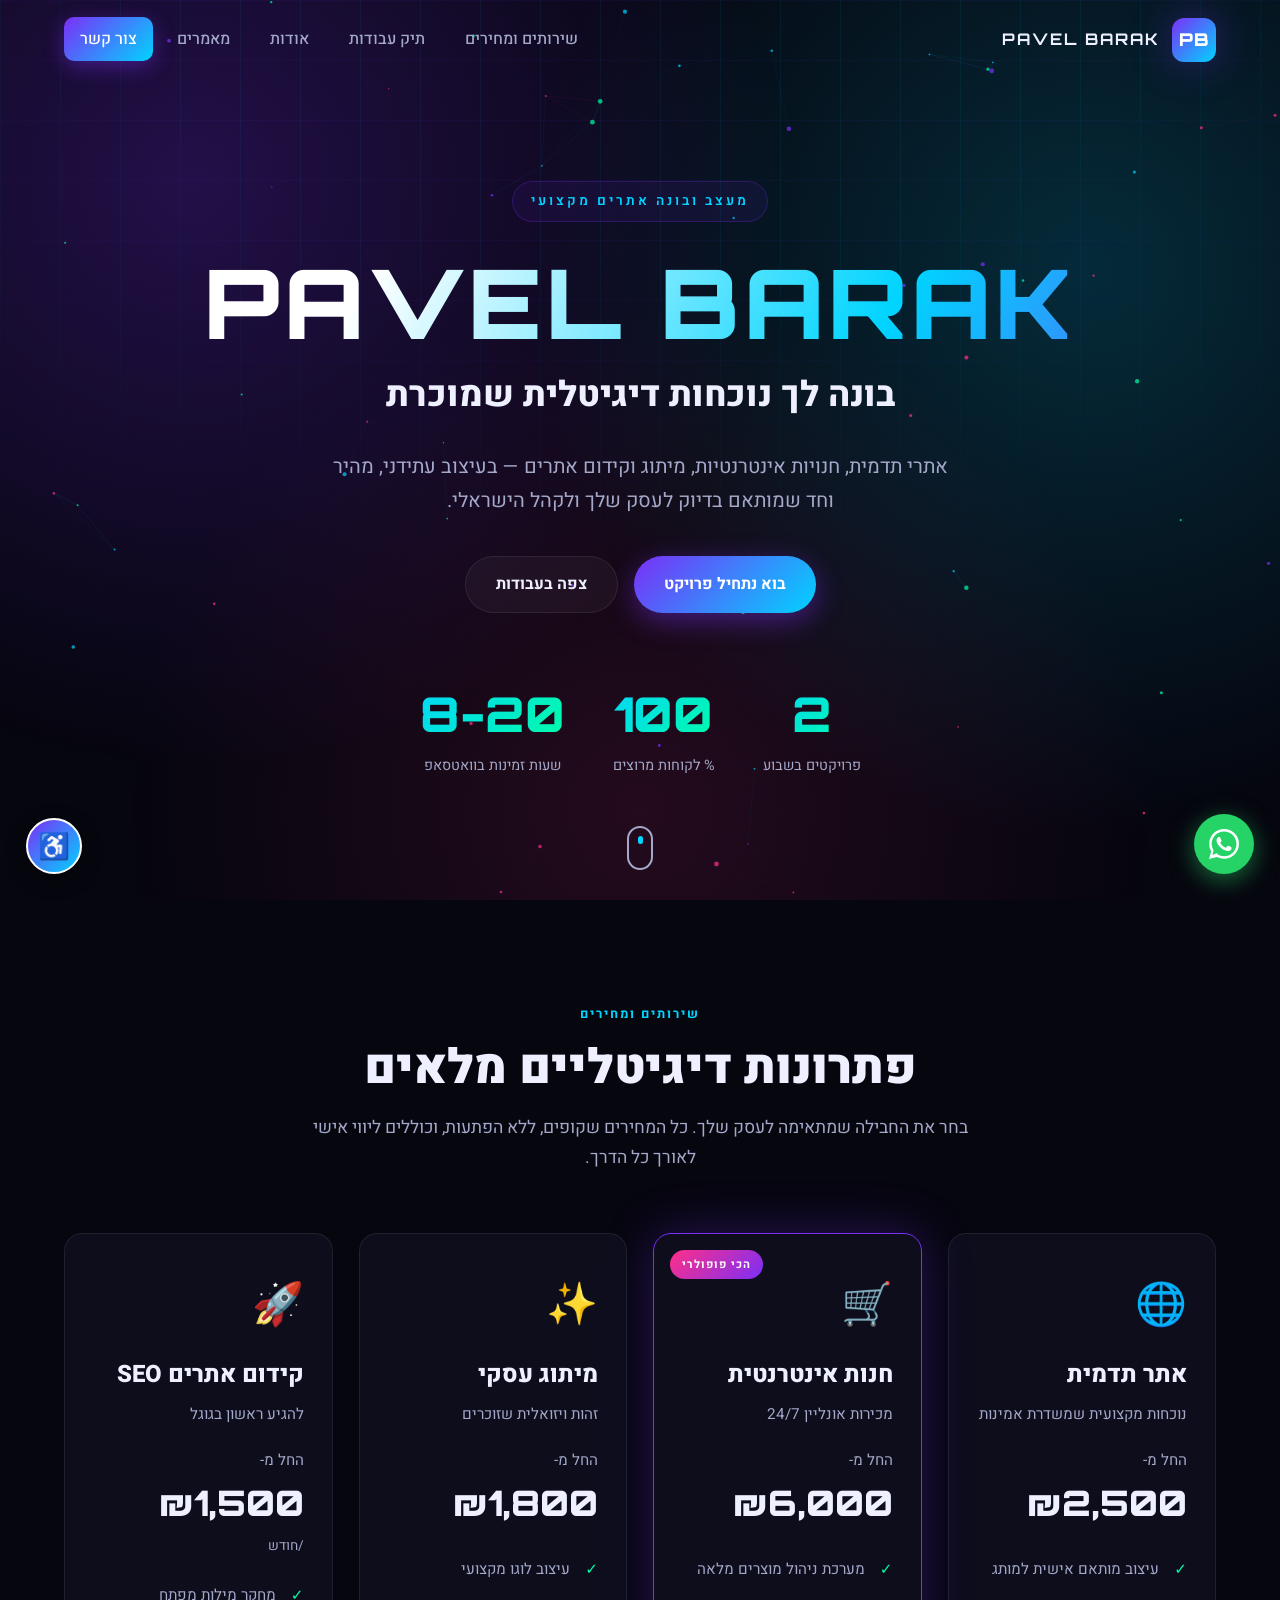
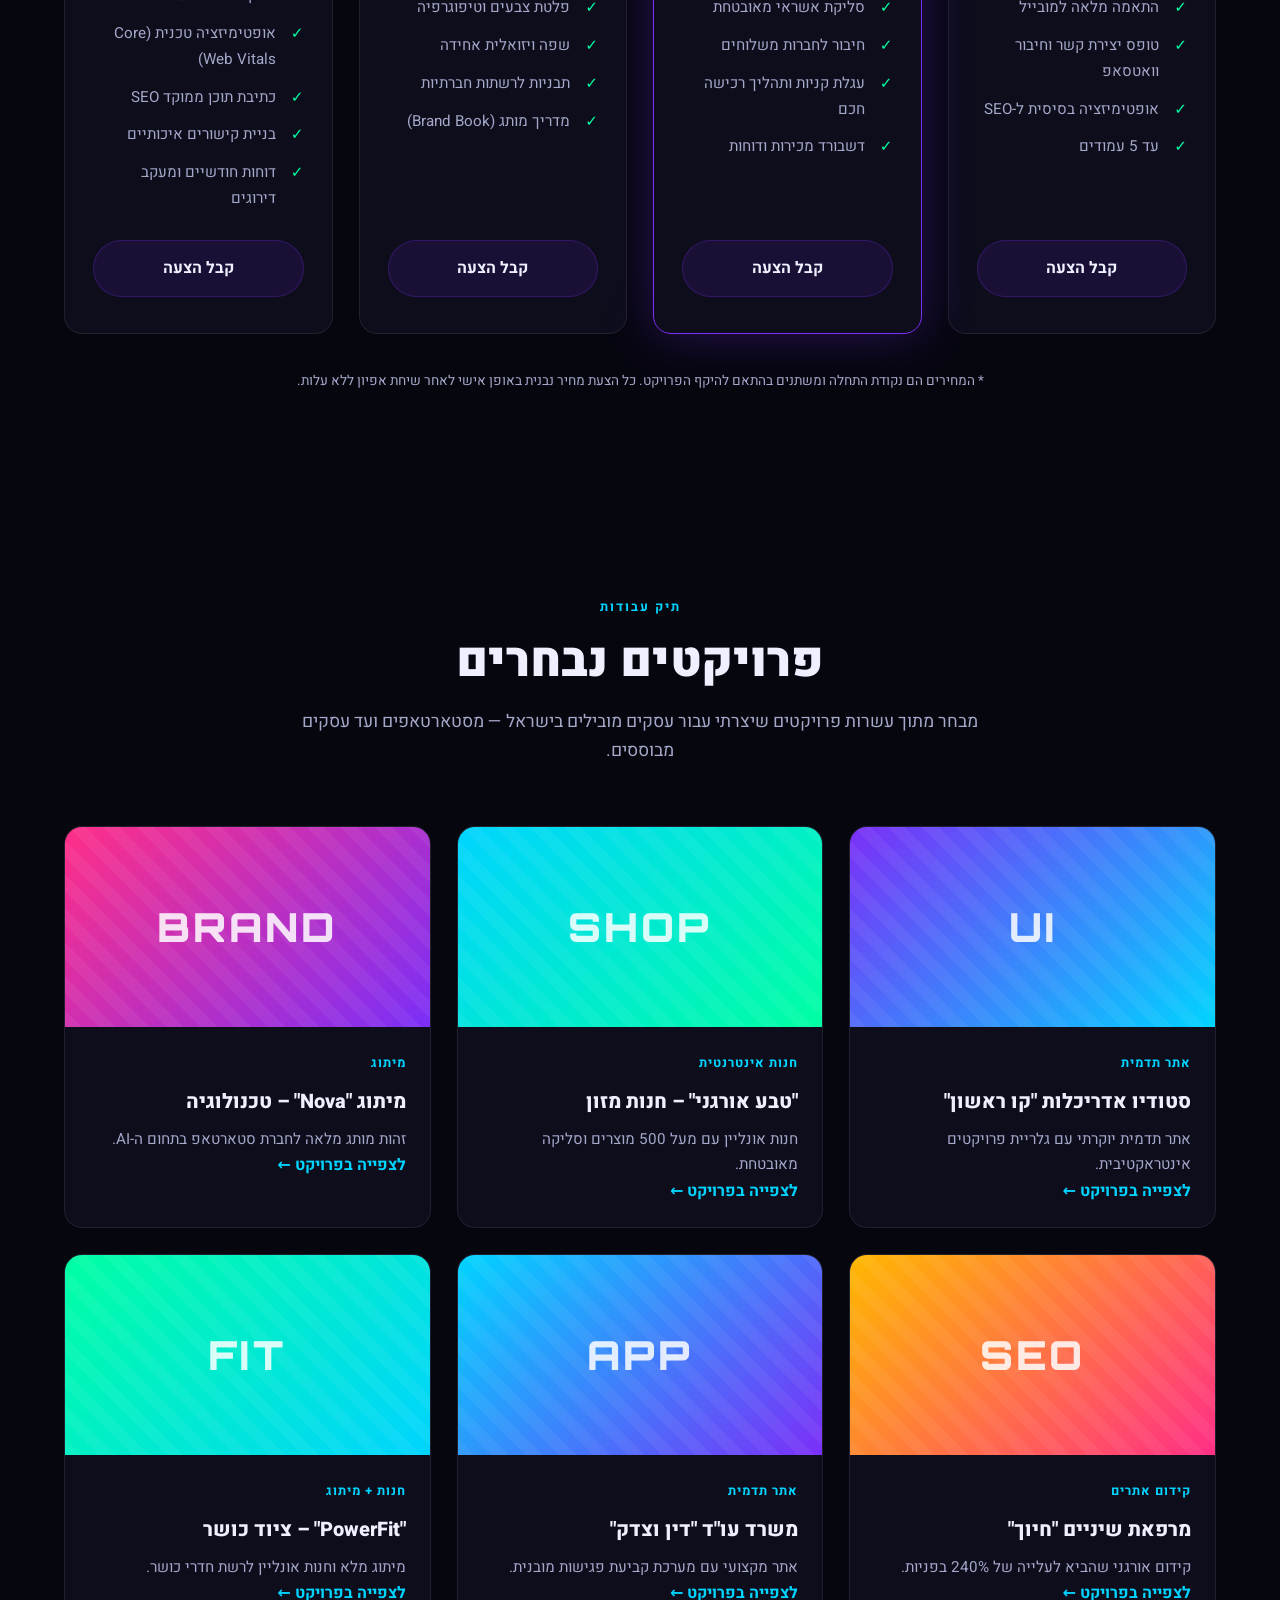
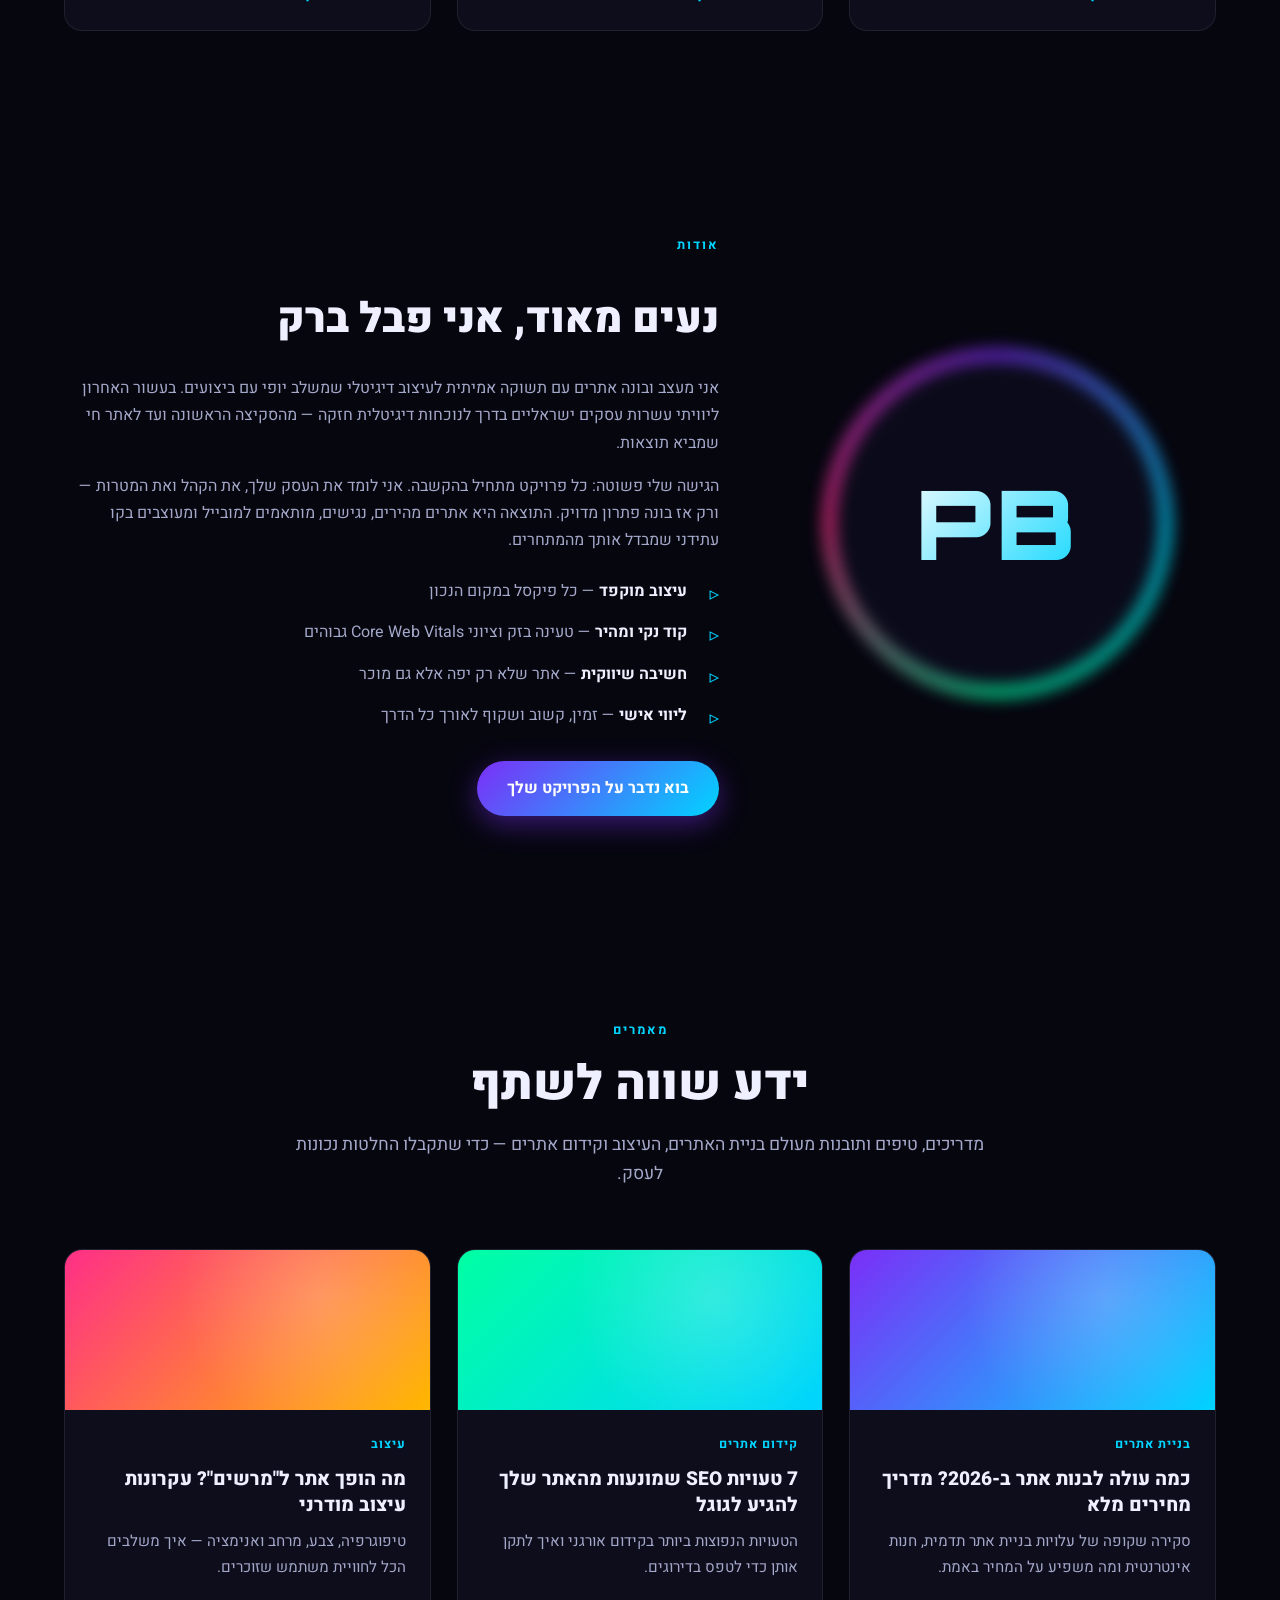
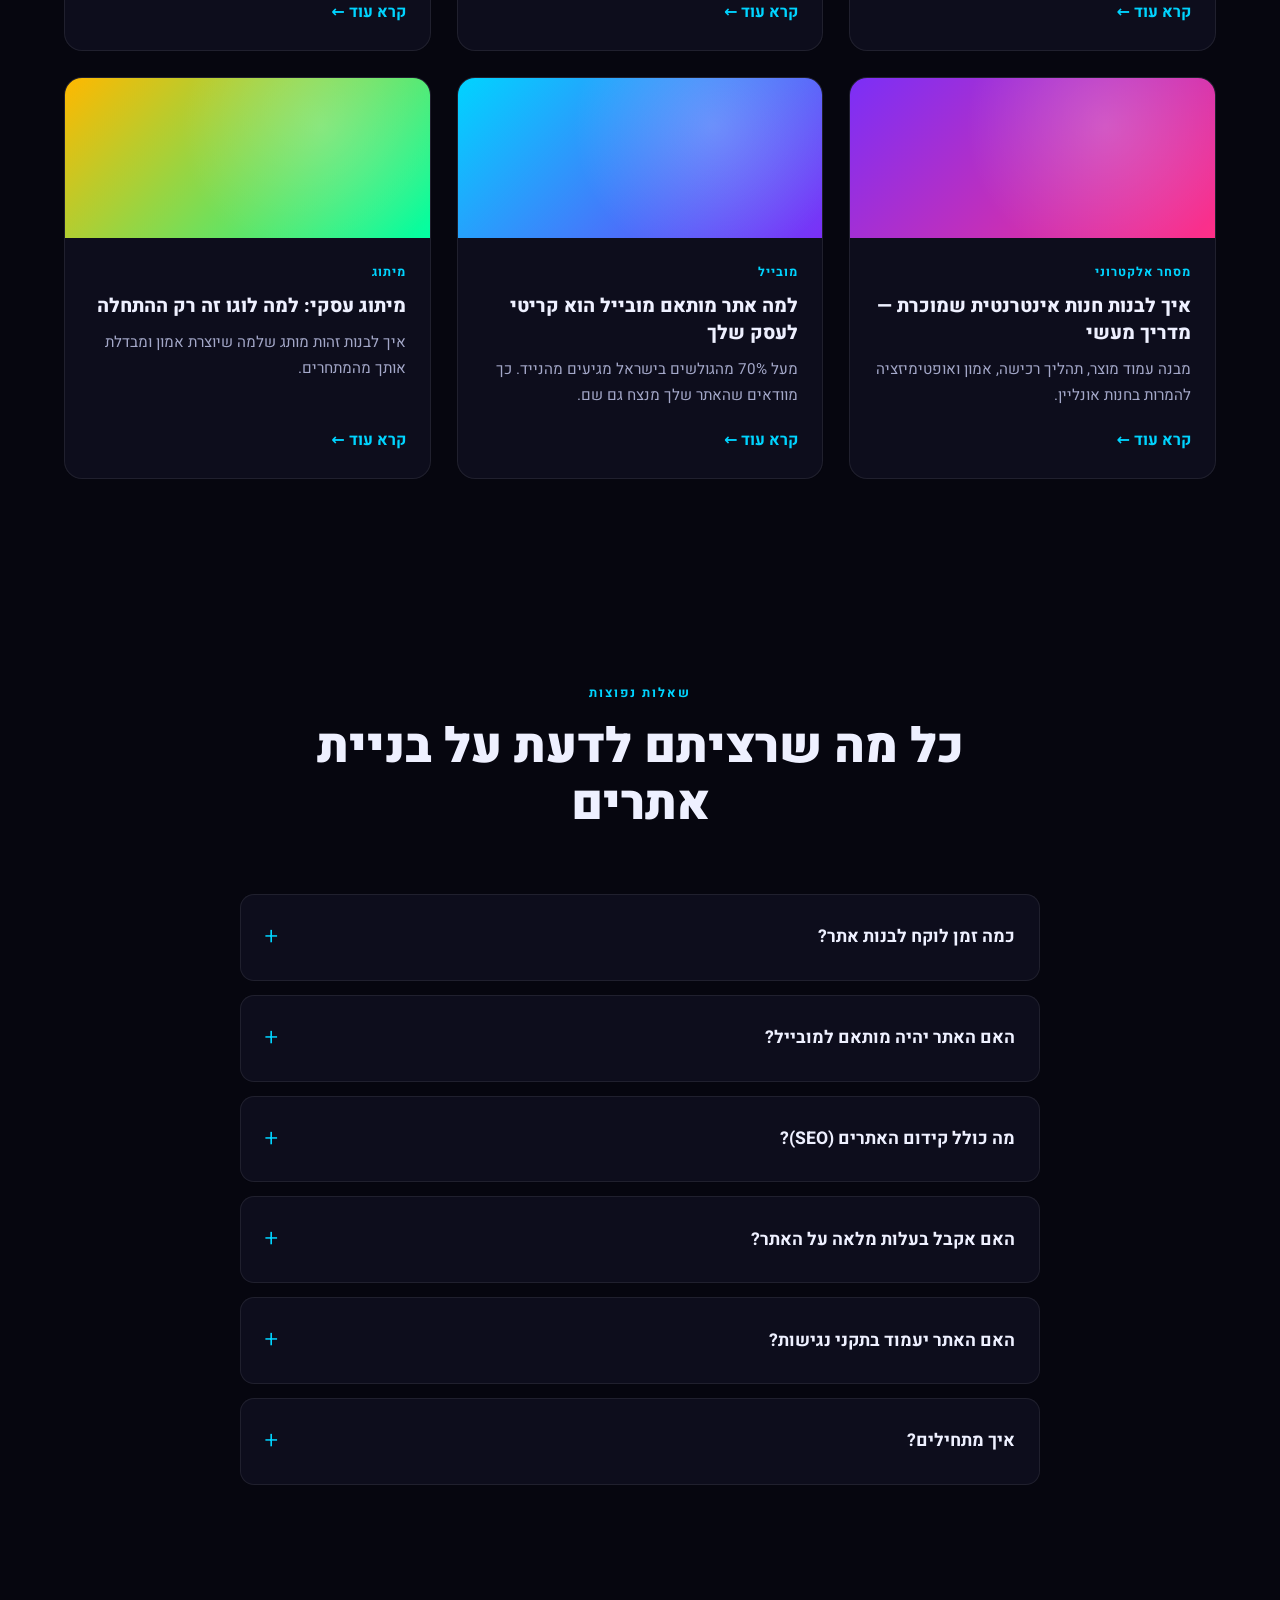
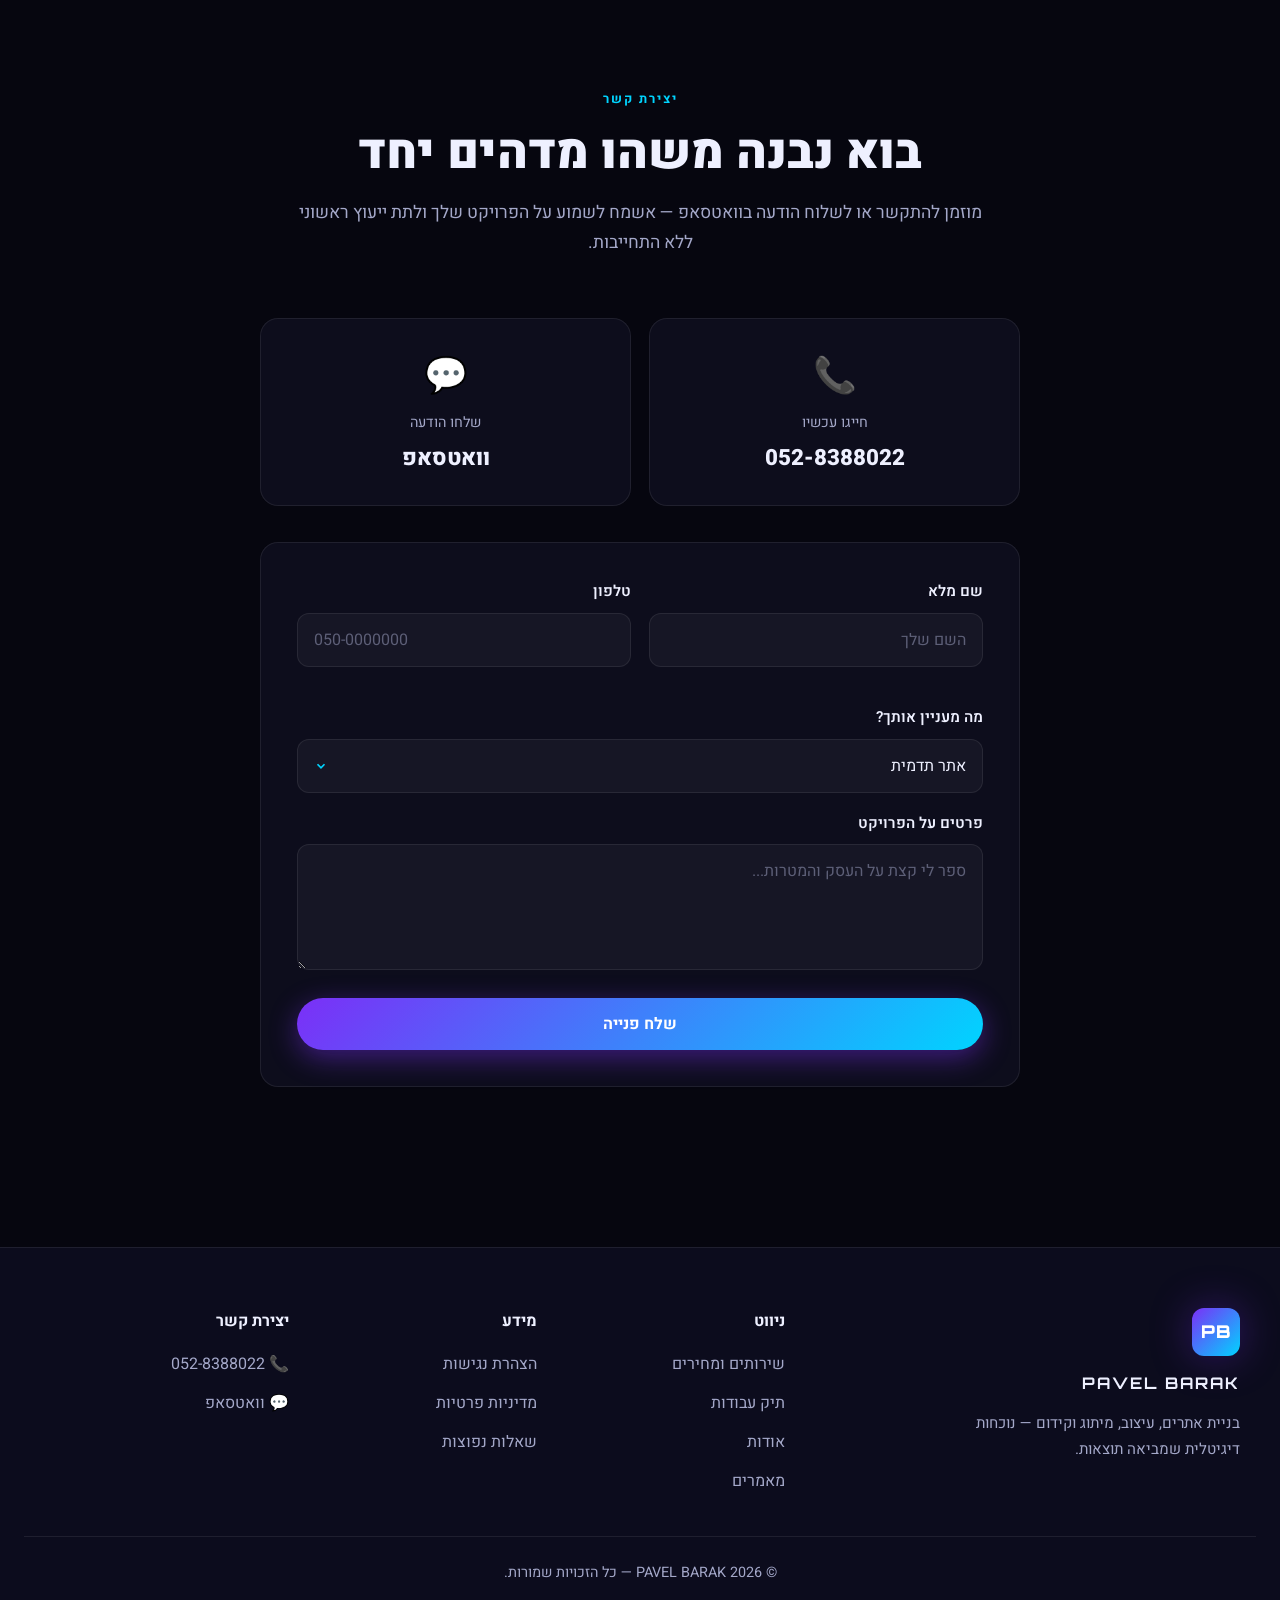
==== commit 91fb5fa4: "Remove 'built with love' text from footer" ====
--- a/index.html
+++ b/index.html
@@ -478,7 +478,7 @@
             </div>
         </div>
         <div class="footer-bottom">
-            <p>© <span id="year"></span> PAVEL BARAK — כל הזכויות שמורות. נבנה באהבה לעיצוב.</p>
+            <p>© <span id="year"></span> PAVEL BARAK — כל הזכויות שמורות.</p>
         </div>
     </footer>
 
